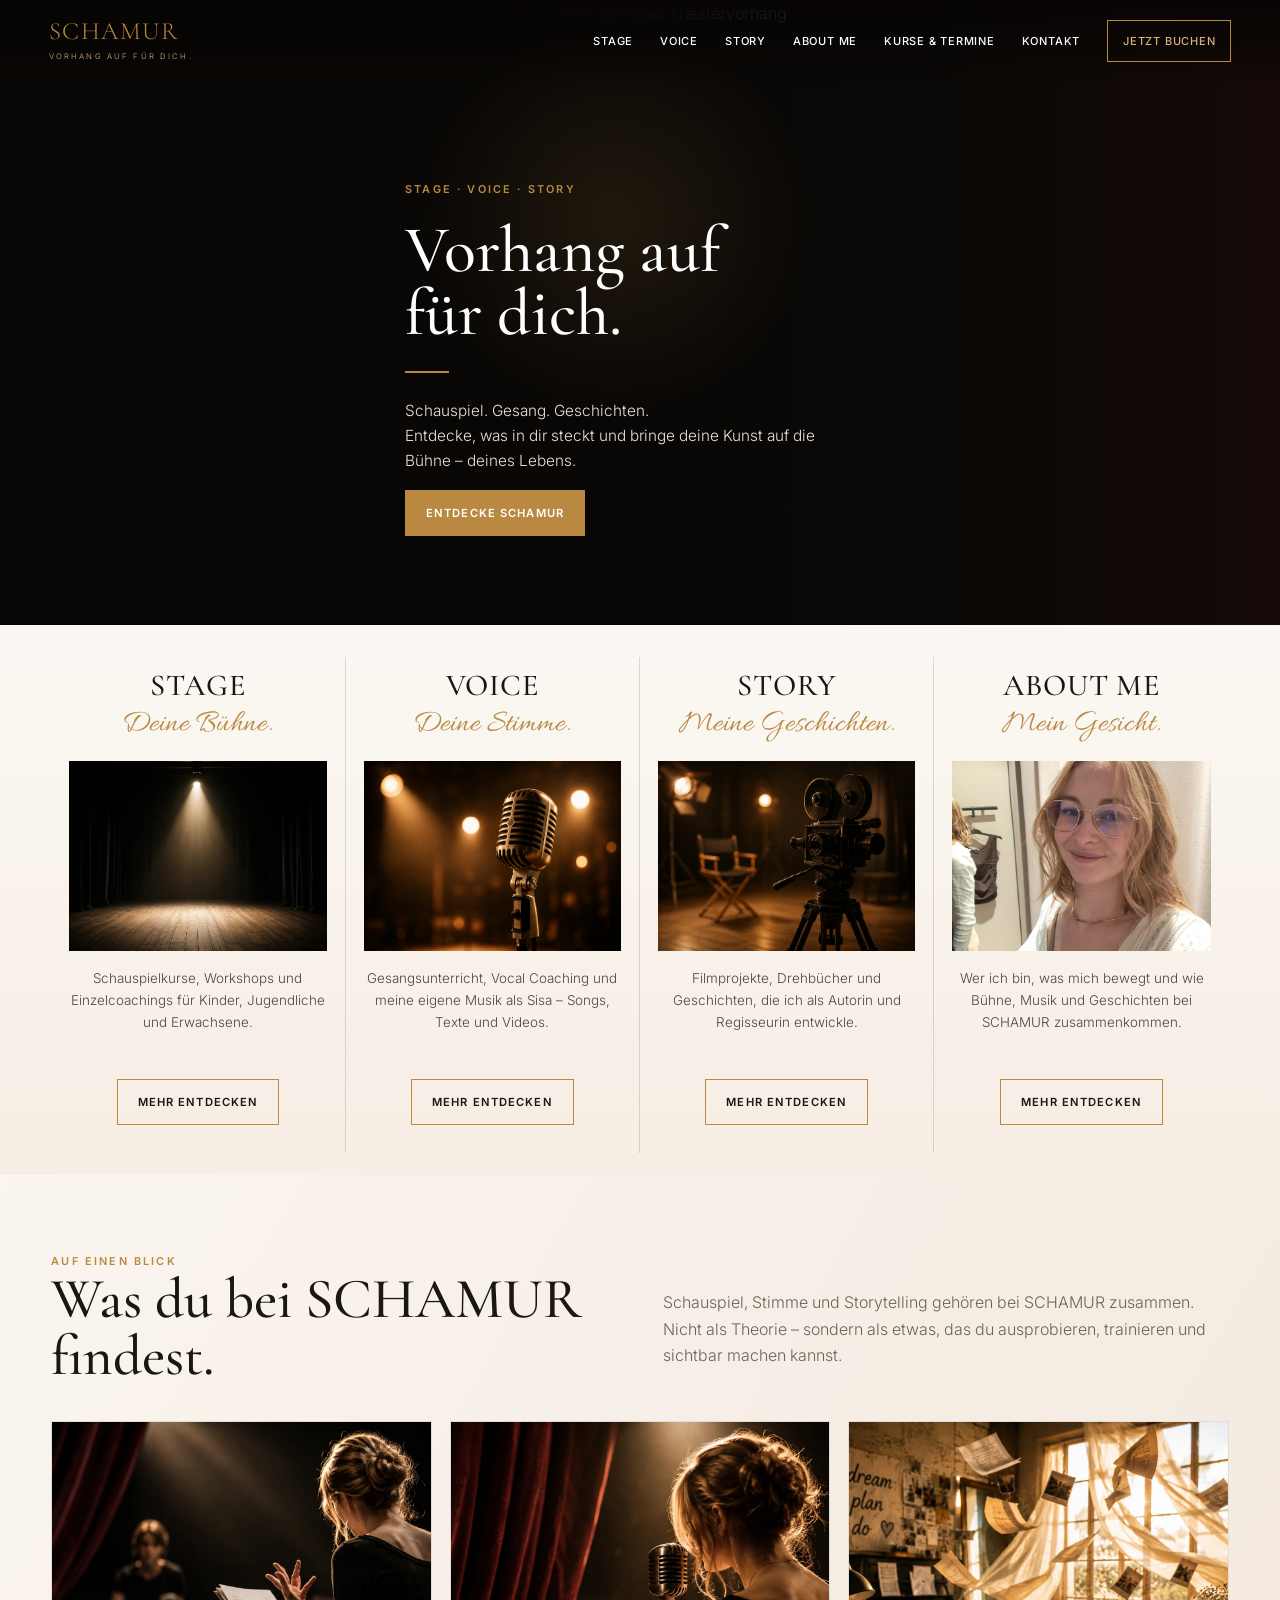
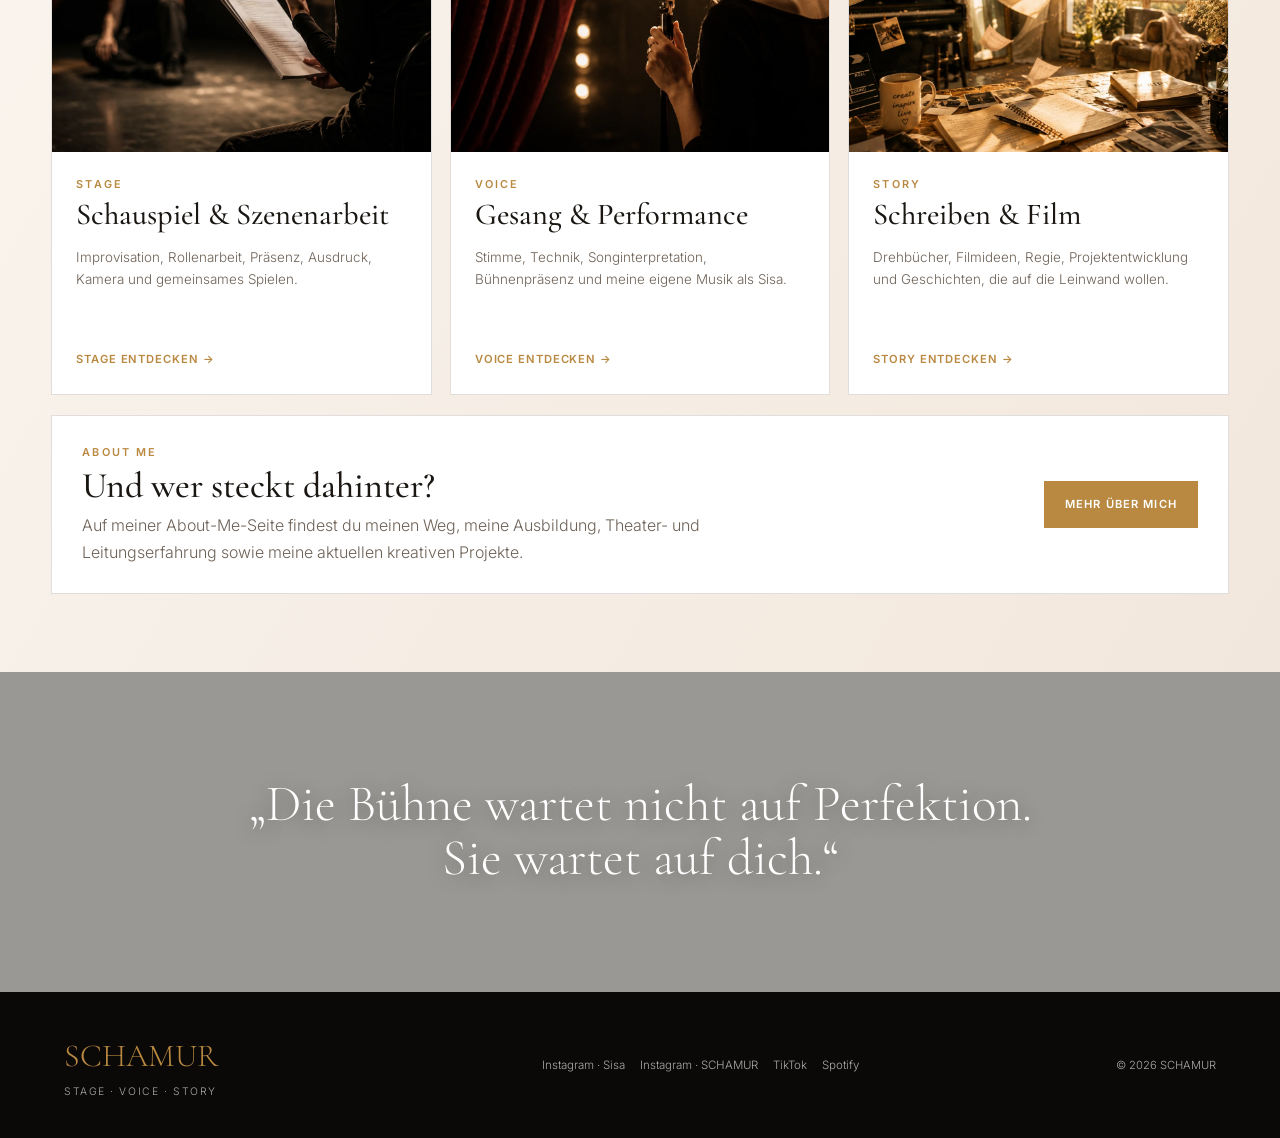
==== index.html @ 8f480289 "Add files via upload" ====
<!doctype html>
<html lang="de">
<head>
<meta charset="utf-8"><meta name="viewport" content="width=device-width,initial-scale=1">
<meta name="description" content="SCHAMUR — Schauspiel, Gesang, Musik und Film. Vorhang auf für dich.">
<title>SCHAMUR — Vorhang auf für dich.</title>
<link rel="preconnect" href="https://fonts.googleapis.com">
<link rel="preconnect" href="https://fonts.gstatic.com" crossorigin>
<link href="https://fonts.googleapis.com/css2?family=Allura&family=Cormorant+Garamond:ital,wght@0,400;0,500;0,600;1,400&family=Inter:wght@300;400;500;600&display=swap" rel="stylesheet">
<link rel="icon" href="favicon.webp">
<link rel="stylesheet" href="styles.css">
</head>
<body>

<header class="site-header" id="top">
  <a href="index.html" class="wordmark" aria-label="SCHAMUR Startseite">
    <span class="wordmark-main">SCHAMUR</span>
    <span class="wordmark-sub">VORHANG AUF FÜR DICH.</span>
  </a>
  <button class="menu-toggle" aria-label="Menü öffnen" aria-expanded="false">☰</button>
  <nav class="main-nav" aria-label="Hauptnavigation">
    <a href="stage.html">Stage</a>
    <a href="voice.html">Voice</a>
    <a href="story.html">Story</a>
    <a href="about.html">About Me</a>
    <a href="stage.html#termine">Kurse & Termine</a>
    <a href="about.html#kontakt">Kontakt</a>
    <a class="nav-book" href="stage.html#termine">Jetzt buchen</a>
  </nav>
</header>

<main>

<section class="home-hero home-hero-v43">
  <div class="hero-dark"></div>
  <img class="hero-person" src="hero-curtain.webp" alt="Sarah öffnet den roten Theatervorhang">
  <div class="wrap hero-content">
    <div class="eyebrow hero-kicker">Stage · Voice · Story</div>
    <h1>Vorhang auf<br>für dich.</h1>
    <div class="gold-rule"></div>
    <p>Schauspiel. Gesang. Geschichten.<br>Entdecke, was in dir steckt und bringe deine Kunst auf die Bühne – deines Lebens.</p>
    <a class="btn gold" href="#welten">Entdecke SCHAMUR</a>
  </div>
</section>


<section class="world-section" id="welten">
  <div class="wrap world-grid">
    <article class="world-card">
      <h3>STAGE</h3><div class="script">Deine Bühne.</div>
      <div class="world-image"><img src="stage-spotlight.webp" alt="Leere Bühne im Spotlight"></div>
      <p>Schauspielkurse, Workshops und Einzelcoachings für Kinder, Jugendliche und Erwachsene.</p>
      <a class="btn" href="stage.html">Mehr entdecken</a>
    </article>
    <article class="world-card">
      <h3>VOICE</h3><div class="script">Deine Stimme.</div>
      <div class="world-image"><img src="voice-mic.webp" alt="Vintage Mikrofon im warmen Bühnenlicht"></div>
      <p>Gesangsunterricht, Vocal Coaching und meine eigene Musik als Sisa – Songs, Texte und Videos.</p>
      <a class="btn" href="voice.html">Mehr entdecken</a>
    </article>
    <article class="world-card">
      <h3>STORY</h3><div class="script">Meine Geschichten.</div>
      <div class="world-image"><img src="story-camera.webp" alt="Filmkamera auf einem Set"></div>
      <p>Filmprojekte, Drehbücher und Geschichten, die ich als Autorin und Regisseurin entwickle.</p>
      <a class="btn" href="story.html">Mehr entdecken</a>
    </article>
    <article class="world-card">
      <h3>ABOUT ME</h3><div class="script">Mein Gesicht.</div>
      <div class="world-image"><img src="about-portrait.webp" alt="Portrait von Sarah"></div>
      <p>Wer ich bin, was mich bewegt und wie Bühne, Musik und Geschichten bei SCHAMUR zusammenkommen.</p>
      <a class="btn" href="about.html">Mehr entdecken</a>
    </article>
  </div>
</section>


<section class="home-about offer-glance">
  <div class="wrap">
    <div class="offer-glance-head">
      <div>
        <div class="eyebrow">Auf einen Blick</div>
        <h2>Was du bei SCHAMUR findest.</h2>
      </div>
      <p>Schauspiel, Stimme und Storytelling gehören bei SCHAMUR zusammen. Nicht als Theorie – sondern als etwas, das du ausprobieren, trainieren und sichtbar machen kannst.</p>
    </div>

    <div class="glance-grid">
      <article class="glance-card">
        <img src="stage-scene-work.webp" alt="Szenenarbeit und Schauspieltraining">
        <div class="glance-copy">
          <div class="eyebrow">Stage</div>
          <h3>Schauspiel & Szenenarbeit</h3>
          <p>Improvisation, Rollenarbeit, Präsenz, Ausdruck, Kamera und gemeinsames Spielen.</p>
          <a href="stage.html">Stage entdecken →</a>
        </div>
      </article>

      <article class="glance-card">
        <img src="voice-performer.webp" alt="Gesang und Performance am Mikrofon">
        <div class="glance-copy">
          <div class="eyebrow">Voice</div>
          <h3>Gesang & Performance</h3>
          <p>Stimme, Technik, Songinterpretation, Bühnenpräsenz und meine eigene Musik als Sisa.</p>
          <a href="voice.html">Voice entdecken →</a>
        </div>
      </article>

      <article class="glance-card">
        <img src="story-studio.webp" alt="Drehbuch, Kamera und kreative Filmarbeit">
        <div class="glance-copy">
          <div class="eyebrow">Story</div>
          <h3>Schreiben & Film</h3>
          <p>Drehbücher, Filmideen, Regie, Projektentwicklung und Geschichten, die auf die Leinwand wollen.</p>
          <a href="story.html">Story entdecken →</a>
        </div>
      </article>
    </div>

    <div class="glance-about">
      <div>
        <div class="eyebrow">About Me</div>
        <h3>Und wer steckt dahinter?</h3>
        <p>Auf meiner About-Me-Seite findest du meinen Weg, meine Ausbildung, Theater- und Leitungserfahrung sowie meine aktuellen kreativen Projekte.</p>
      </div>
      <a class="btn gold" href="about.html">Mehr über mich</a>
    </div>
  </div>
</section>


<section class="ocean-strip">
  <blockquote>„Die Bühne wartet nicht auf Perfektion. Sie wartet auf dich.“</blockquote>
</section>
</main>

<footer class="site-footer">
  <div class="footer-inner">
    <div>
      <div class="footer-brand">SCHAMUR</div>
      <div class="footer-tagline">Stage · Voice · Story</div>
    </div>
    
<div class="social-links">
  <a href="https://www.instagram.com/sasisa_li/" target="_blank" rel="noopener">Instagram · Sisa</a>
  <a href="https://www.instagram.com/schamur_production/" target="_blank" rel="noopener">Instagram · SCHAMUR</a>
  <a href="https://www.tiktok.com/@sisa_li" target="_blank" rel="noopener">TikTok</a>
  <a href="https://open.spotify.com/search/sasisa_li" target="_blank" rel="noopener">Spotify</a>
</div>

    <div class="footer-small">© <span id="year"></span> SCHAMUR</div>
  </div>
</footer>
<script src="script.js"></script>

</body></html>
---- styles.css ----
:root{
  --black:#0B0907;
  --ink:#1A1713;
  --cream:#F5EEE6;
  --ivory:#FBF8F3;
  --gold:#B98942;
  --gold-light:#D4B17D;
  --burgundy:#4A0D10;
  --muted:#6E6257;
  --line:rgba(62,45,32,.16);
  --serif:"Cormorant Garamond",Georgia,serif;
  --sans:"Inter",Arial,sans-serif;
  --script:"Allura","Segoe Script",cursive;
}
*{box-sizing:border-box}
html{scroll-behavior:smooth}
body{margin:0;background:var(--ivory);color:var(--ink);font-family:var(--sans);font-weight:300;line-height:1.65}
img{display:block;width:100%;height:auto}
a{color:inherit;text-decoration:none}
button{font:inherit}
.wrap{width:min(1180px,92vw);margin:auto}
.eyebrow{color:var(--gold);font-size:.68rem;font-weight:600;letter-spacing:.2em;text-transform:uppercase}
.gold-rule{width:44px;height:2px;background:var(--gold);margin:25px 0}
.script{font-family:var(--script);color:var(--gold);font-size:2.25rem;line-height:1}
h1,h2,h3,h4{font-family:var(--serif);font-weight:500;line-height:1;margin:0}
h1{font-size:clamp(4.4rem,8vw,7.3rem)}
h2{font-size:clamp(3rem,5.4vw,5.2rem)}
h3{font-size:2.25rem}
p{margin:1rem 0}
.btn{display:inline-block;padding:13px 20px;border:1px solid var(--gold);font-size:.7rem;font-weight:600;letter-spacing:.1em;text-transform:uppercase;transition:.2s}
.btn.gold{background:var(--gold);color:white}
.btn:hover{transform:translateY(-1px);opacity:.86}

/* header */
.site-header{position:fixed;top:0;left:0;right:0;z-index:100;display:flex;align-items:center;padding:19px 3.8vw;color:white;background:linear-gradient(to bottom,rgba(7,5,4,.95),rgba(7,5,4,.62),transparent);gap:24px}
.wordmark{display:flex;flex-direction:column;min-width:230px}
.wordmark-main{font-family:var(--serif);font-size:2rem;color:var(--gold);letter-spacing:.06em;line-height:.9}
.wordmark-sub{font-size:.58rem;color:var(--gold-light);letter-spacing:.28em;margin-top:10px}
.main-nav{display:flex;margin-left:auto;align-items:center;gap:27px}
.main-nav>a{font-size:.69rem;font-weight:500;text-transform:uppercase;letter-spacing:.07em;white-space:nowrap}
.main-nav>a:hover{color:var(--gold-light)}
.nav-book{border:1px solid var(--gold);color:var(--gold-light);padding:11px 15px}
.menu-toggle{display:none;margin-left:auto;background:none;border:0;color:white;font-size:1.45rem}

/* home hero */
.home-hero{position:relative;min-height:690px;color:white;display:flex;align-items:center;background:var(--black);overflow:hidden}
.home-hero::before{content:"";position:absolute;inset:0;background:
 linear-gradient(90deg,rgba(8,6,5,.98) 0%,rgba(8,6,5,.88) 36%,rgba(8,6,5,.30) 60%,rgba(8,6,5,.05) 100%),
 url("hero-stage.webp") center 43%/cover no-repeat}
.home-hero::after{content:"";position:absolute;right:0;top:0;bottom:0;width:15%;background:linear-gradient(90deg,transparent,rgba(74,13,16,.9))}
.hero-content{position:relative;z-index:2;padding-top:110px;max-width:500px}
.home-hero h1{color:white}
.home-hero p{color:#eee4da;max-width:430px;font-size:1rem}
.hero-kicker{margin-bottom:20px}

/* worlds */
.world-section{background:linear-gradient(#fbf8f3,#f6ede4);padding:32px 0 22px}
.world-grid{display:grid;grid-template-columns:repeat(4,1fr)}
.world-card{text-align:center;padding:14px 18px 28px;border-right:1px solid var(--line)}
.world-card:last-child{border-right:0}
.world-card h3{font-size:2.15rem;letter-spacing:.03em}
.world-card .script{font-size:1.95rem;margin:8px 0 20px}
.world-image{height:190px;overflow:hidden;margin-bottom:16px}
.world-image img{height:100%;object-fit:cover;transition:.35s}
.world-card:hover .world-image img{transform:scale(1.025)}
.world-card p{font-size:.84rem;min-height:96px;color:#4f463e}

/* about preview */
.home-about{background:linear-gradient(100deg,#f8f1e9,#efe1d4);padding:68px 0}
.about-preview{display:grid;grid-template-columns:.9fr 1.35fr;gap:55px;align-items:center}
.about-preview h2{font-size:3.6rem}
.about-preview p{color:var(--muted)}
.preview-collage{position:relative;min-height:430px}
.preview-collage .main{position:absolute;width:66%;height:390px;right:11%;top:0;object-fit:cover;object-position:center 34%;box-shadow:0 12px 35px rgba(31,18,9,.13)}
.preview-collage .polaroid{position:absolute;width:38%;height:225px;left:2%;bottom:0;object-fit:cover;border:11px solid white;transform:rotate(-4deg);box-shadow:0 10px 25px rgba(0,0,0,.16)}
.preview-collage .portrait{position:absolute;width:25%;height:310px;right:0;bottom:-12px;object-fit:cover;filter:grayscale(1);border:7px solid #17130f;transform:rotate(3deg)}

/* image quote stripe */
.ocean-strip{position:relative;min-height:320px;background:url("ocean.webp") center/cover fixed;display:grid;place-items:center;text-align:center;color:white}
.ocean-strip::before{content:"";position:absolute;inset:0;background:rgba(9,8,7,.40)}
.ocean-strip blockquote{position:relative;margin:0;width:min(800px,88vw);font-family:var(--serif);font-size:clamp(2rem,4vw,3.6rem);line-height:1.05;text-shadow:0 3px 20px rgba(0,0,0,.35)}

/* generic subpages */
.page-hero{min-height:540px;padding:165px 0 85px;color:white;background:var(--black);position:relative;display:flex;align-items:end;overflow:hidden}
.page-hero::before{content:"";position:absolute;inset:0;background:linear-gradient(90deg,rgba(8,6,5,.94),rgba(8,6,5,.52),rgba(8,6,5,.18)),var(--page-image) center/cover no-repeat}
.page-hero .wrap{position:relative;z-index:2}
.page-hero p{max-width:670px;color:#ece4dc}
.section{padding:88px 0}
.section.cream{background:var(--cream)}
.section.dark{background:var(--black);color:white}
.section-head{max-width:780px;margin-bottom:45px}
.section-head p{color:var(--muted)}
.dark .section-head p{color:#c8bbb0}

/* cards */
.offer-grid{display:grid;grid-template-columns:repeat(3,1fr);gap:22px}
.offer-card{background:white;border:1px solid var(--line);padding:28px;min-height:365px;display:flex;flex-direction:column}
.offer-card.dark-card{background:#17110e;border-color:rgba(255,255,255,.1);color:white}
.offer-type{font-size:.64rem;color:var(--gold);font-weight:600;letter-spacing:.16em;text-transform:uppercase;margin-bottom:10px}
.offer-card p{color:var(--muted)}
.dark-card p{color:#cfc3ba}
.offer-tags{display:flex;flex-wrap:wrap;gap:7px;margin:16px 0}
.offer-tags span{font-size:.66rem;padding:5px 8px;border:1px solid #d6c1a3}
.offer-meta{margin-top:auto;padding-top:18px;border-top:1px solid var(--line);font-size:.76rem;color:#70645a}

/* feature split */
.feature-split{display:grid;grid-template-columns:1.08fr .92fr;align-items:center;gap:54px}
.feature-split.reverse{grid-template-columns:.92fr 1.08fr}
.feature-image{min-height:480px}
.feature-image img{height:100%;min-height:480px;object-fit:cover}
.feature-copy p{color:var(--muted)}
.dark .feature-copy p{color:#cdbfb5}

/* cal */
.booking-visual{display:grid;grid-template-columns:.7fr 1.3fr;gap:38px;align-items:start}
.booking-aside{position:sticky;top:120px}
.booking-aside img{height:330px;object-fit:cover;margin-bottom:22px}
.cal-shell{background:white;border:1px solid var(--line);min-height:780px;padding:12px;box-shadow:0 12px 38px rgba(46,28,15,.07)}
#my-cal-inline-schauspiel-einzelunterricht{width:100%;height:760px;overflow:auto}

/* voice */
.music-feature{display:grid;grid-template-columns:1fr 1fr;gap:0;background:var(--black);color:white}
.music-feature .image img{height:100%;min-height:540px;object-fit:cover}
.music-copy{padding:60px;display:flex;flex-direction:column;justify-content:center}
.music-copy p{color:#cdbfb5}
.streaming-actions{display:flex;gap:12px;flex-wrap:wrap;margin-top:16px}

/* story */
.project-card{display:grid;grid-template-columns:1.15fr .85fr;background:#17110e;color:white;margin-top:25px}
.project-card img{height:100%;min-height:500px;object-fit:cover}
.project-copy{padding:55px}
.project-copy p{color:#cdbfb5}
.project-status{font-size:.65rem;text-transform:uppercase;letter-spacing:.17em;color:var(--gold-light)}

/* about */
.about-hero-grid{display:grid;grid-template-columns:.9fr 1.1fr;gap:55px;align-items:center}
.about-portrait{height:650px;object-fit:cover;object-position:center 24%}
.about-copy-large p{color:var(--muted)}
.timeline{position:relative;margin-top:40px}
.timeline::before{content:"";position:absolute;left:15px;top:0;bottom:0;width:1px;background:var(--gold)}
.timeline-item{padding:0 0 35px 55px;position:relative}
.timeline-item::before{content:"";position:absolute;left:8px;top:7px;width:15px;height:15px;background:var(--ivory);border:2px solid var(--gold);border-radius:50%}
.timeline-year{font-size:.7rem;letter-spacing:.14em;color:var(--gold);font-weight:600;text-transform:uppercase}
.timeline-item h3{font-size:1.85rem;margin:6px 0}
.skills{display:flex;flex-wrap:wrap;gap:10px;margin-top:30px}
.skills span{border:1px solid #d0b287;padding:8px 12px;font-size:.73rem}
.about-gallery{display:grid;grid-template-columns:1fr 1fr 1fr;gap:14px;margin-top:35px}
.about-gallery img{height:350px;object-fit:cover}
.showreel{min-height:460px;background:linear-gradient(rgba(10,8,7,.68),rgba(10,8,7,.68)),url("about-stage.webp") center/cover;display:grid;place-items:center;text-align:center;color:white;padding:35px}
.showreel-circle{width:82px;height:82px;border:1px solid var(--gold-light);border-radius:50%;display:grid;place-items:center;font-size:1.7rem;margin:auto auto 20px}
.contact-box{display:grid;grid-template-columns:1fr 1fr;gap:40px;background:white;border:1px solid var(--line);padding:38px}
.contact-image img{height:390px;object-fit:cover}

/* footer */
.site-footer{background:var(--black);color:#aaa;padding:38px 5vw}
.footer-inner{width:min(1180px,100%);margin:auto;display:grid;grid-template-columns:.7fr 1.6fr .4fr;gap:30px;align-items:center}
.footer-brand{font-family:var(--serif);font-size:2rem;color:var(--gold)}
.footer-tagline{font-size:.65rem;letter-spacing:.15em;text-transform:uppercase}
.social-links{display:flex;gap:15px;justify-content:center;flex-wrap:wrap}
.social-links a{font-size:.72rem}
.social-links a:hover{color:var(--gold-light)}
.footer-small{text-align:right;font-size:.7rem}

/* responsive */
@media(max-width:1050px){
  .main-nav{display:none;position:absolute;left:0;right:0;top:82px;background:rgba(11,9,7,.985);padding:28px 5vw;flex-direction:column;align-items:flex-start}
  .main-nav.open{display:flex}
  .menu-toggle{display:block}
  .world-grid{grid-template-columns:1fr 1fr}
  .world-card:nth-child(2){border-right:0}
  .world-card{border-bottom:1px solid var(--line)}
  .about-preview,.feature-split,.feature-split.reverse,.booking-visual,.about-hero-grid{grid-template-columns:1fr}
  .booking-aside{position:static}
  .offer-grid{grid-template-columns:1fr 1fr}
}
@media(max-width:700px){
  .site-header{padding:15px 5vw;background:rgba(8,6,5,.96)}
  .wordmark{min-width:auto}.wordmark-main{font-size:1.6rem}.wordmark-sub{font-size:.48rem}
  .home-hero{min-height:720px}.home-hero::before{background:linear-gradient(rgba(8,6,5,.55),rgba(8,6,5,.82)),url("hero-stage.webp") 56% center/cover no-repeat}
  .hero-content{padding-top:100px;max-width:100%}
  h1{font-size:4.2rem}
  .world-grid,.offer-grid,.about-gallery,.contact-box,.music-feature,.project-card{grid-template-columns:1fr}
  .world-card{border-right:0}
  .world-image{height:235px}
  .world-card p{min-height:auto}
  .preview-collage{min-height:480px}
  .preview-collage .main{width:78%;right:0}.preview-collage .polaroid{width:52%;left:0}.preview-collage .portrait{width:32%}
  .page-hero{min-height:500px;padding-top:130px}
  .music-copy,.project-copy{padding:38px 25px}
  .about-portrait{height:500px}
  .about-gallery img{height:430px}
  .footer-inner{grid-template-columns:1fr;text-align:left}
  .social-links{justify-content:flex-start}
  .footer-small{text-align:left}
  .cal-shell{padding:0;min-height:830px}
  #my-cal-inline-schauspiel-einzelunterricht{height:820px}
}


/* V4.1 course & pricing additions */
.course-card{min-height:500px}
.course-options{margin:18px 0 8px;border-top:1px solid var(--line);border-bottom:1px solid var(--line)}
.course-option{display:flex;align-items:center;justify-content:space-between;gap:18px;padding:12px 0}
.course-option + .course-option{border-top:1px solid var(--line)}
.course-option span{font-size:.72rem;text-transform:uppercase;letter-spacing:.08em;color:var(--muted)}
.course-option strong{font-family:var(--serif);font-size:1.35rem;font-weight:600;color:var(--gold);white-space:nowrap}
.price-grid{max-width:900px;background:white;border:1px solid var(--line)}
.price-row{display:flex;justify-content:space-between;gap:25px;align-items:center;padding:17px 22px}
.price-row + .price-row{border-top:1px solid var(--line)}
.price-row span{font-size:.88rem}
.price-row strong{font-family:var(--serif);font-size:1.25rem;color:var(--gold);white-space:nowrap}
.price-note{max-width:900px;margin-top:22px;color:var(--muted);font-size:.82rem}
@media(max-width:600px){
  .course-option,.price-row{align-items:flex-start;flex-direction:column;gap:3px}
}


/* V4.2 FIXES — GitHub root image structure + lighter/smaller hero */
@media(min-width:1051px){
  .wordmark-main{font-size:1.55rem;line-height:1}
  .wordmark-sub{font-size:.48rem;margin-top:7px}
  .wordmark{min-width:205px}
  .home-hero{min-height:610px}
  .home-hero h1{font-size:clamp(3.7rem,5.2vw,5.7rem);line-height:.95}
  .hero-content{max-width:470px;padding-top:95px}
}
.home-hero::before{
  background:
    linear-gradient(90deg,rgba(8,6,5,.93) 0%,rgba(8,6,5,.78) 31%,rgba(8,6,5,.24) 58%,rgba(8,6,5,.03) 100%),
    url("hero-stage.webp") center 43%/cover no-repeat !important;
}
.home-hero::after{width:11%;opacity:.72}
.page-hero h1{font-size:clamp(3.8rem,6vw,5.8rem)}
.world-card h3{font-size:1.9rem}
.about-preview h2{font-size:3.15rem}
.offer-card h3{font-size:2rem}
.course-card{min-height:540px}
.course-option span{font-weight:500}
.course-option strong{font-size:1.22rem}
.price-row strong{font-size:1.16rem}
@media(max-width:700px){
  .home-hero h1{font-size:3.6rem}
  .wordmark-main{font-size:1.4rem}
}


/* V4.3 HOME PAGE FIX */
.home-hero-v43{
  min-height:625px;
  background:#0B0907;
  position:relative;
  overflow:hidden;
  display:flex;
  align-items:center;
}
.home-hero-v43::before,
.home-hero-v43::after{display:none!important}
.hero-dark{
  position:absolute;
  inset:0;
  background:
    radial-gradient(circle at 48% 35%,rgba(185,137,66,.13),transparent 25%),
    linear-gradient(90deg,#090705 0%,#090705 39%,rgba(9,7,5,.86) 50%,rgba(9,7,5,.18) 74%,rgba(74,13,16,.16) 100%);
  z-index:1;
}
.hero-person{
  position:absolute;
  z-index:0;
  right:0;
  top:0;
  height:100%;
  width:62%;
  object-fit:cover;
  object-position:center 34%;
}
.home-hero-v43 .hero-content{
  z-index:2;
  position:relative;
  padding-top:92px;
  max-width:470px;
}
.home-hero-v43 h1{
  font-size:clamp(3.8rem,5.15vw,5.35rem);
  line-height:.96;
}
.home-hero-v43 p{font-size:.96rem}

.offer-glance{padding:78px 0;background:linear-gradient(120deg,#faf5ef,#f2e7dc)}
.offer-glance-head{
  display:grid;
  grid-template-columns:1fr 1fr;
  gap:45px;
  align-items:end;
  margin-bottom:36px;
}
.offer-glance-head h2{font-size:3.55rem}
.offer-glance-head p{color:var(--muted);max-width:560px}
.glance-grid{
  display:grid;
  grid-template-columns:repeat(3,1fr);
  gap:18px;
}
.glance-card{
  background:#fff;
  border:1px solid var(--line);
  overflow:hidden;
}
.glance-card img{
  height:330px;
  object-fit:cover;
}
.glance-copy{padding:24px}
.glance-copy h3{font-size:1.9rem;margin:6px 0 10px}
.glance-copy p{font-size:.84rem;color:var(--muted);min-height:82px}
.glance-copy a{font-size:.7rem;text-transform:uppercase;letter-spacing:.08em;color:var(--gold);font-weight:600}
.glance-about{
  margin-top:20px;
  padding:28px 30px;
  display:flex;
  justify-content:space-between;
  gap:30px;
  align-items:center;
  background:#fff;
  border:1px solid var(--line);
}
.glance-about h3{margin:6px 0 8px}
.glance-about p{margin:0;color:var(--muted);max-width:720px}

@media(max-width:900px){
  .hero-person{width:72%;opacity:.9}
  .offer-glance-head{grid-template-columns:1fr}
  .glance-grid{grid-template-columns:1fr}
  .glance-card{display:grid;grid-template-columns:.9fr 1.1fr}
  .glance-card img{height:100%;min-height:280px}
}
@media(max-width:700px){
  .home-hero-v43{min-height:690px;align-items:end}
  .hero-person{width:100%;height:61%;top:0;object-position:center 28%;opacity:.9}
  .hero-dark{
    background:linear-gradient(180deg,rgba(9,7,5,.10) 0%,rgba(9,7,5,.22) 38%,#090705 65%,#090705 100%);
  }
  .home-hero-v43 .hero-content{padding:0 0 55px;max-width:100%}
  .home-hero-v43 h1{font-size:3.55rem}
  .offer-glance-head h2{font-size:3rem}
  .glance-card{grid-template-columns:1fr}
  .glance-card img{height:290px}
  .glance-about{flex-direction:column;align-items:flex-start}
}
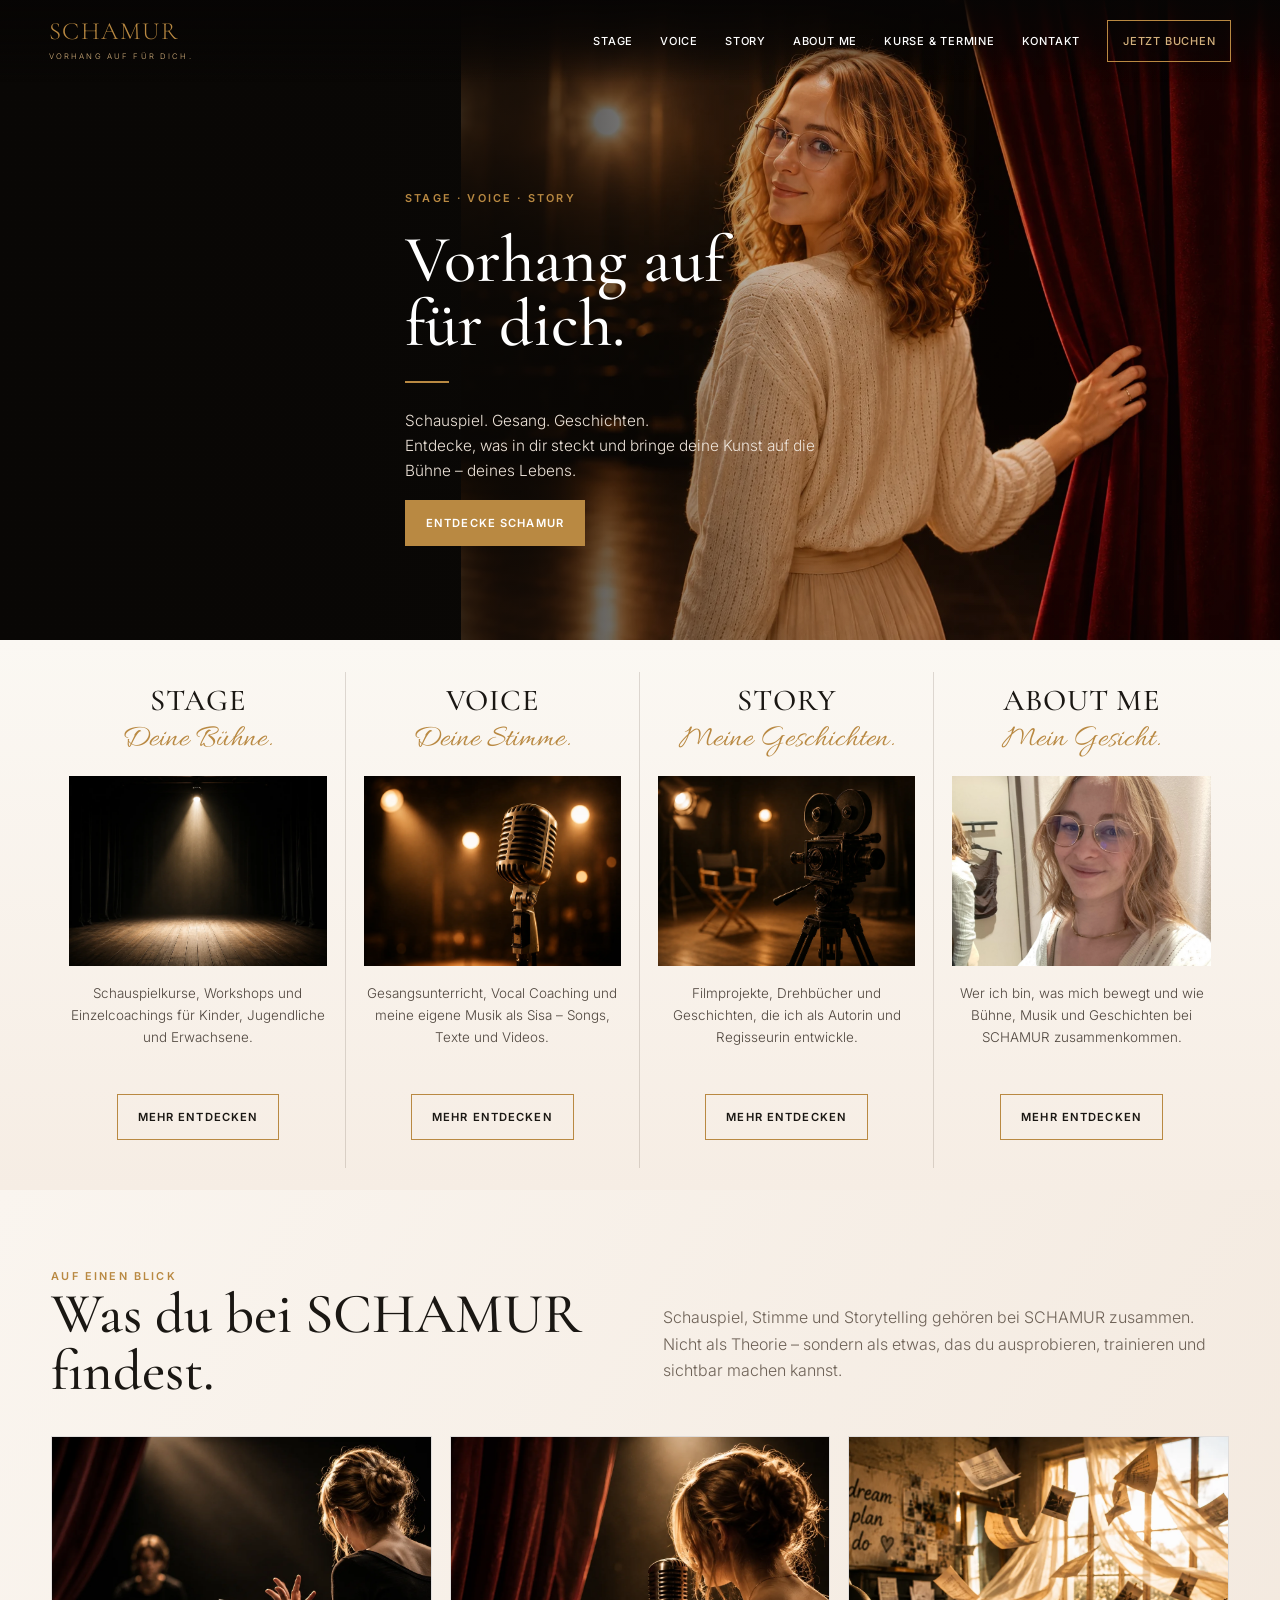
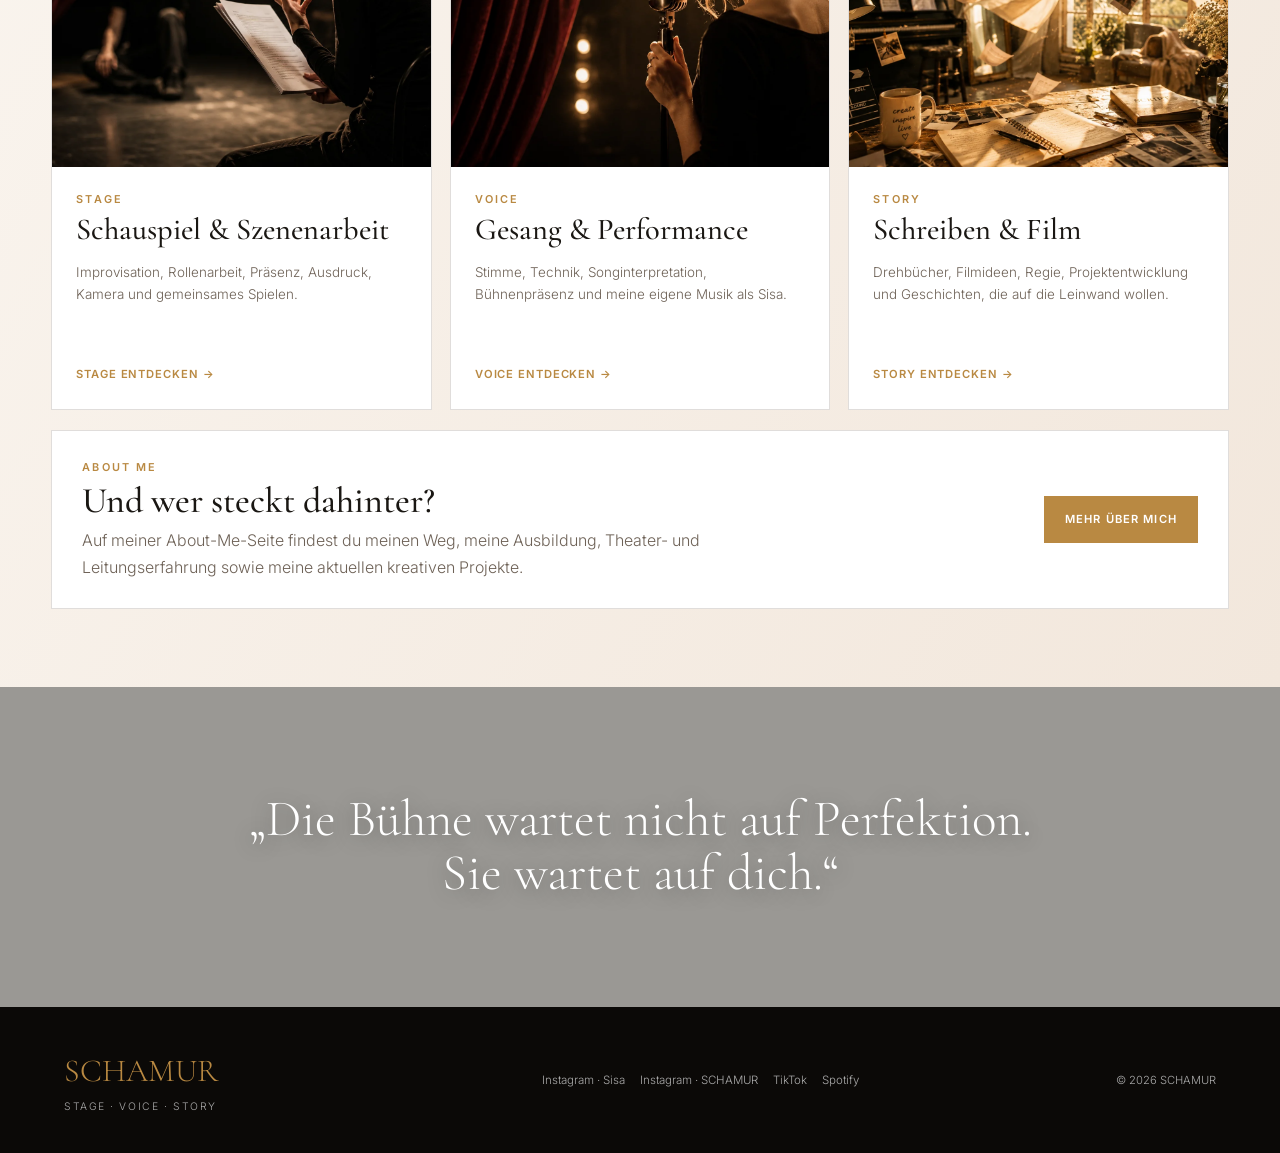
==== commit 629ba7ea: "Add files via upload" ====
--- a/index.html
+++ b/index.html
@@ -33,7 +33,7 @@
 
 <section class="home-hero home-hero-v43">
   <div class="hero-dark"></div>
-  <img class="hero-person" src="hero-curtain.webp" alt="Sarah öffnet den roten Theatervorhang">
+  <img class="hero-person" src="hero-curtain-v44.webp" alt="Sarah öffnet den roten Theatervorhang">
   <div class="wrap hero-content">
     <div class="eyebrow hero-kicker">Stage · Voice · Story</div>
     <h1>Vorhang auf<br>für dich.</h1>
--- a/styles.css
+++ b/styles.css
@@ -347,3 +347,18 @@
   .glance-card img{height:290px}
   .glance-about{flex-direction:column;align-items:flex-start}
 }
+
+/* V4.4 HERO ONLY FIX */
+.home-hero-v43{min-height:640px;background:#0B0907;overflow:hidden;position:relative}
+.home-hero-v43 .hero-person{position:absolute;right:0;top:0;width:64%;height:100%;object-fit:cover;object-position:58% 48%;z-index:0}
+.home-hero-v43 .hero-dark{position:absolute;inset:0;z-index:1;background:linear-gradient(90deg,rgba(9,7,5,.98) 0%,rgba(9,7,5,.94) 28%,rgba(9,7,5,.72) 43%,rgba(9,7,5,.20) 62%,rgba(74,13,16,.08) 100%)}
+.home-hero-v43 .hero-content{position:relative;z-index:2;max-width:470px;padding-top:96px}
+.home-hero-v43 h1{font-size:clamp(3.9rem,5.2vw,5.45rem);line-height:.96}
+@media(max-width:900px){.home-hero-v43 .hero-person{width:72%;object-position:60% 48%}}
+@media(max-width:700px){
+  .home-hero-v43{min-height:720px;align-items:end}
+  .home-hero-v43 .hero-person{width:100%;height:58%;top:0;right:0;object-position:57% 42%}
+  .home-hero-v43 .hero-dark{background:linear-gradient(180deg,rgba(9,7,5,.08) 0%,rgba(9,7,5,.18) 34%,rgba(9,7,5,.82) 58%,#090705 70%,#090705 100%)}
+  .home-hero-v43 .hero-content{padding:0 0 58px;max-width:100%}
+  .home-hero-v43 h1{font-size:3.55rem}
+}
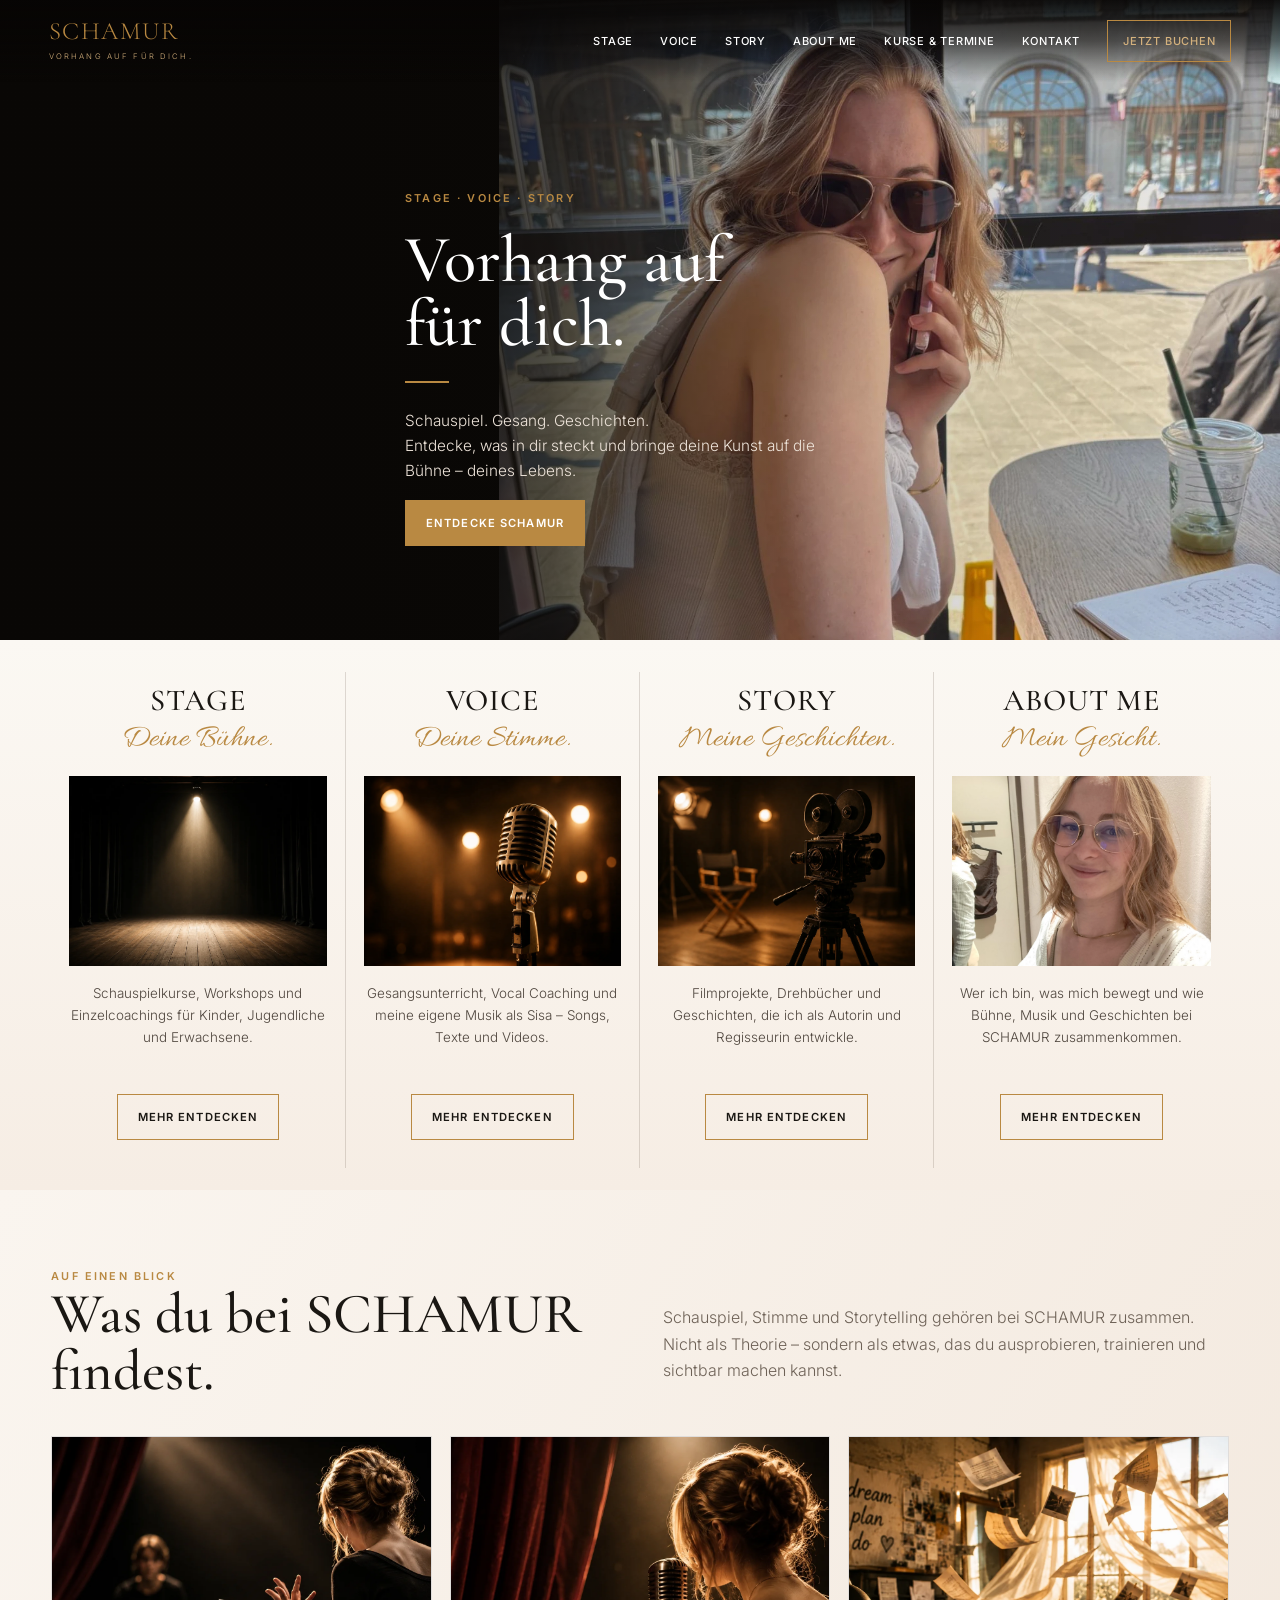
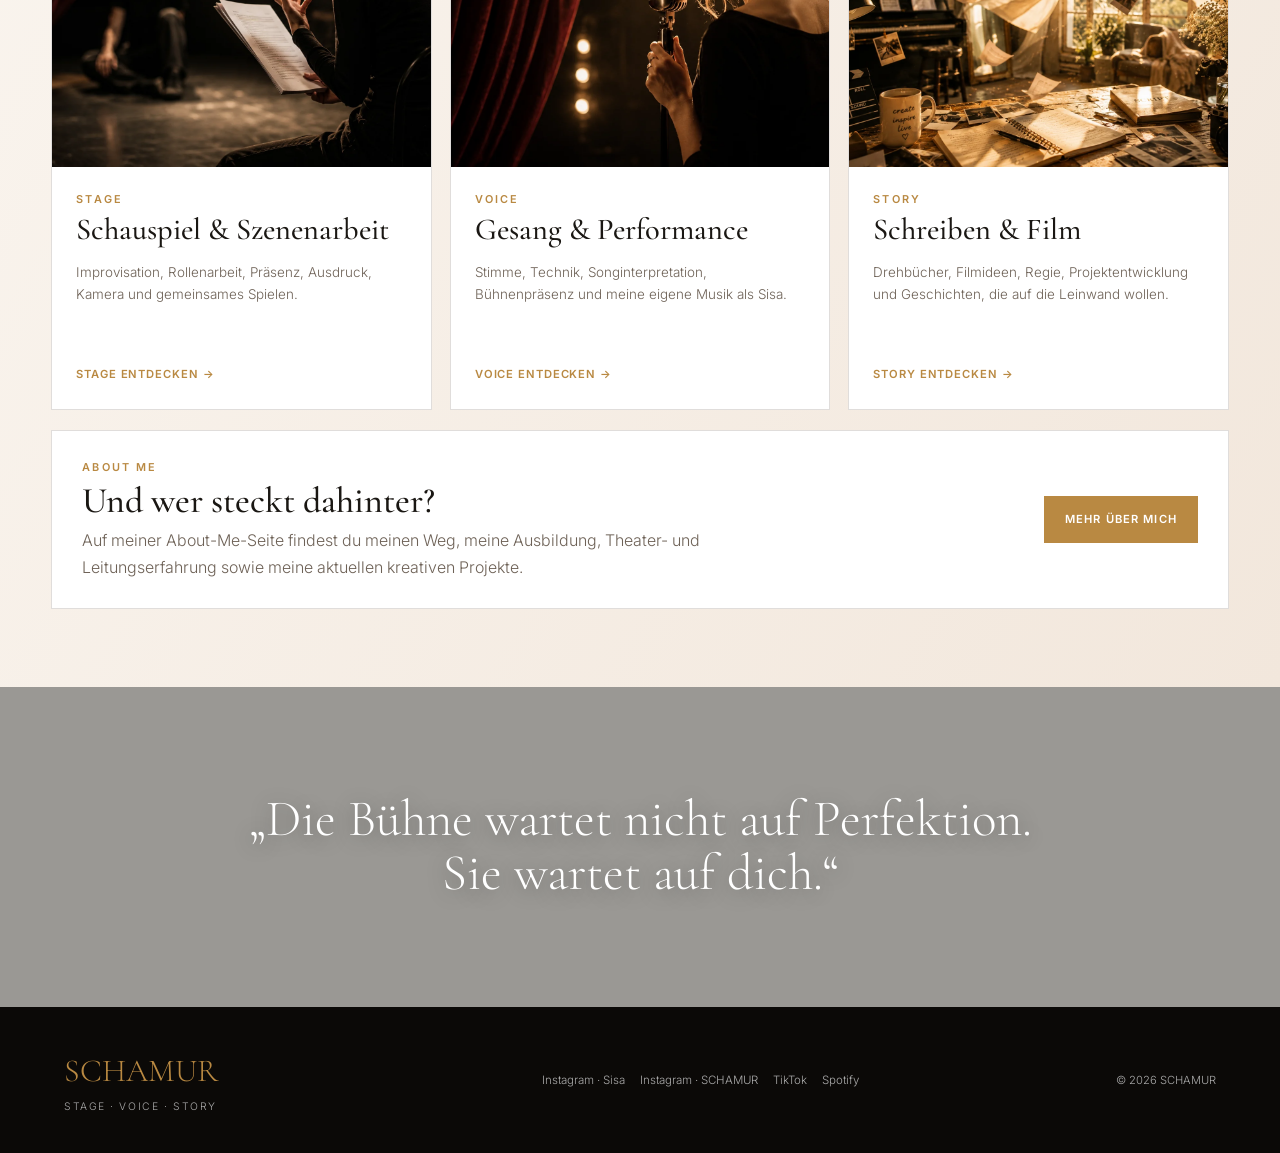
==== commit 9ec189a8: "Add files via upload" ====
--- a/index.html
+++ b/index.html
@@ -33,7 +33,7 @@
 
 <section class="home-hero home-hero-v43">
   <div class="hero-dark"></div>
-  <img class="hero-person" src="hero-curtain-v44.webp" alt="Sarah öffnet den roten Theatervorhang">
+  <img class="hero-person" src="hero-cafe-v45.webp" alt="Sarah öffnet den roten Theatervorhang">
   <div class="wrap hero-content">
     <div class="eyebrow hero-kicker">Stage · Voice · Story</div>
     <h1>Vorhang auf<br>für dich.</h1>
--- a/styles.css
+++ b/styles.css
@@ -362,3 +362,24 @@
   .home-hero-v43 .hero-content{padding:0 0 58px;max-width:100%}
   .home-hero-v43 h1{font-size:3.55rem}
 }
+
+/* V4.5 — ONLY homepage hero image/crop changed */
+.home-hero-v43 .hero-person{
+  width:61%;
+  height:100%;
+  object-fit:cover;
+  object-position:48% 45%;
+}
+@media(max-width:900px){
+  .home-hero-v43 .hero-person{
+    width:70%;
+    object-position:47% 45%;
+  }
+}
+@media(max-width:700px){
+  .home-hero-v43 .hero-person{
+    width:100%;
+    height:58%;
+    object-position:50% 38%;
+  }
+}
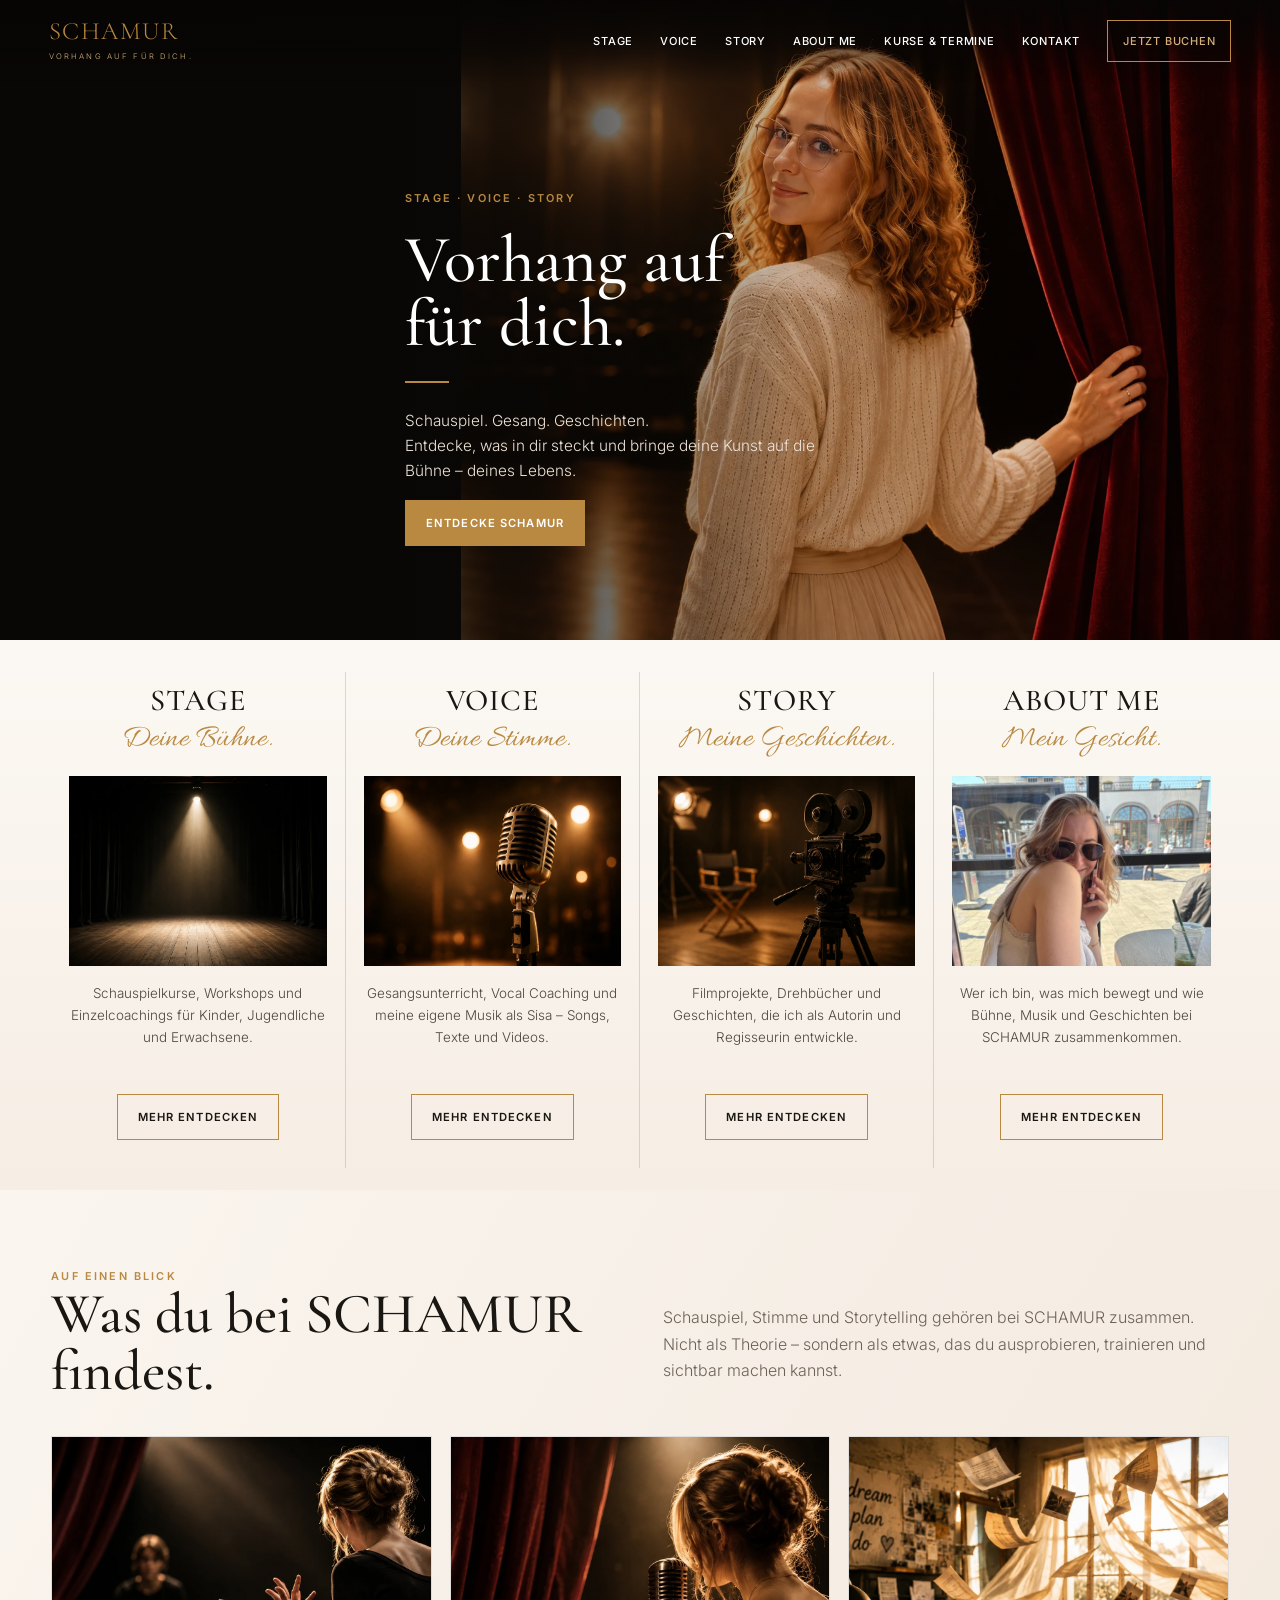
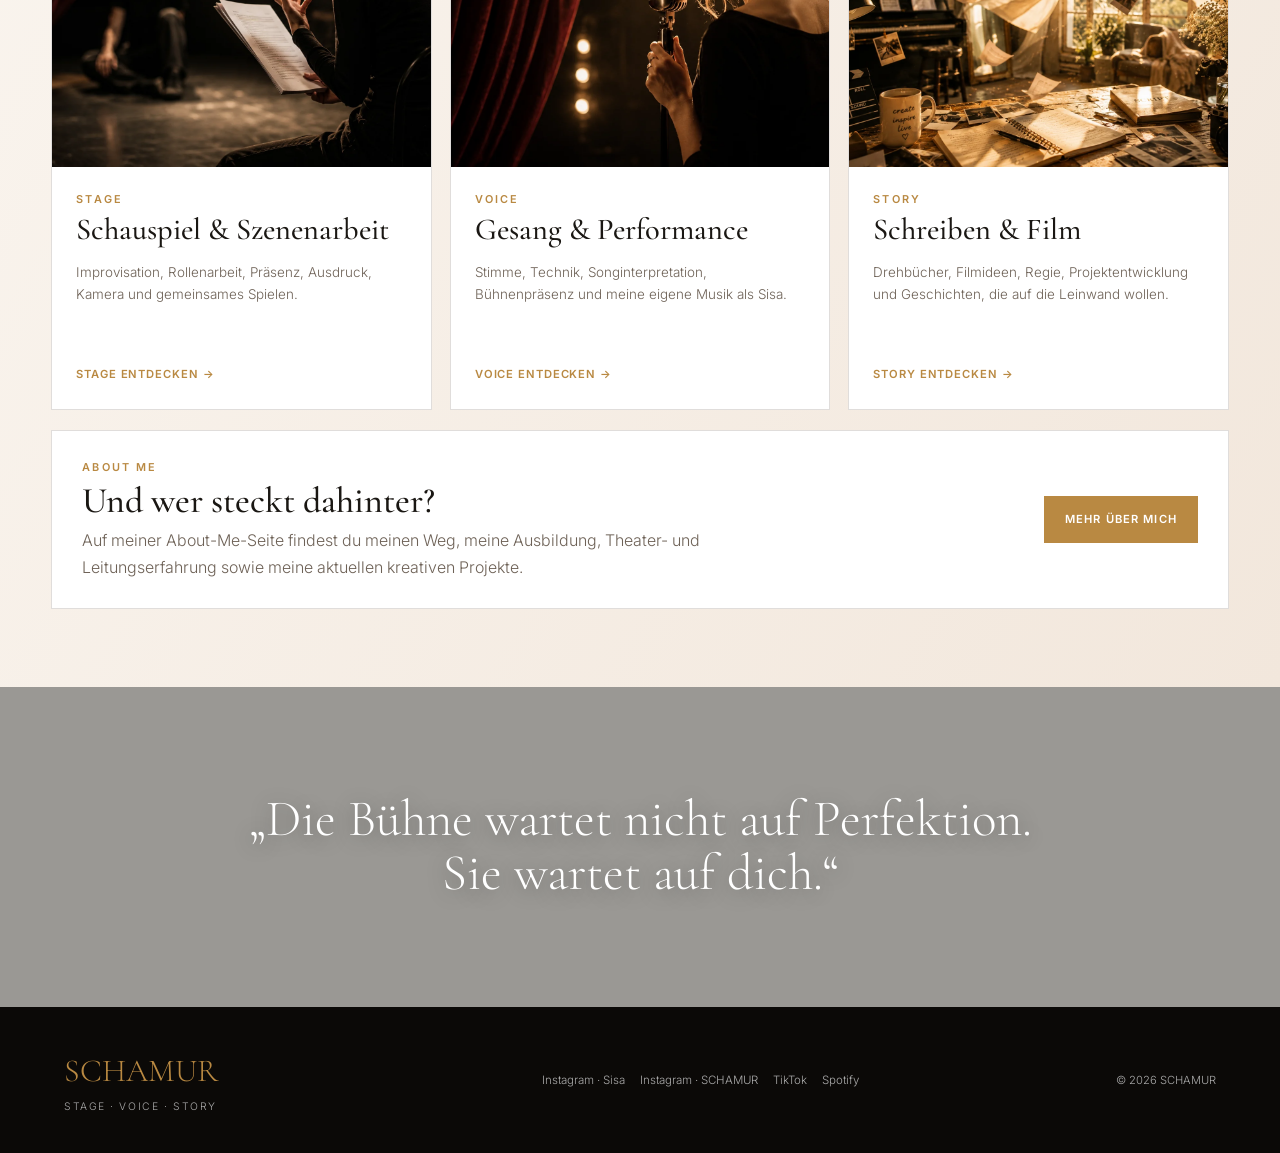
==== commit d771676d: "Add files via upload" ====
--- a/index.html
+++ b/index.html
@@ -33,7 +33,7 @@
 
 <section class="home-hero home-hero-v43">
   <div class="hero-dark"></div>
-  <img class="hero-person" src="hero-cafe-v45.webp" alt="Sarah öffnet den roten Theatervorhang">
+  <img class="hero-person" src="hero-curtain-v44.webp" alt="Sarah öffnet den roten Theatervorhang">
   <div class="wrap hero-content">
     <div class="eyebrow hero-kicker">Stage · Voice · Story</div>
     <h1>Vorhang auf<br>für dich.</h1>
@@ -66,7 +66,7 @@
     </article>
     <article class="world-card">
       <h3>ABOUT ME</h3><div class="script">Mein Gesicht.</div>
-      <div class="world-image"><img src="about-portrait.webp" alt="Portrait von Sarah"></div>
+      <div class="world-image"><img src="about-home-sunglasses.webp" alt="Sarah mit Sonnenbrille und Telefon"></div>
       <p>Wer ich bin, was mich bewegt und wie Bühne, Musik und Geschichten bei SCHAMUR zusammenkommen.</p>
       <a class="btn" href="about.html">Mehr entdecken</a>
     </article>
--- a/styles.css
+++ b/styles.css
@@ -362,24 +362,3 @@
   .home-hero-v43 .hero-content{padding:0 0 58px;max-width:100%}
   .home-hero-v43 h1{font-size:3.55rem}
 }
-
-/* V4.5 — ONLY homepage hero image/crop changed */
-.home-hero-v43 .hero-person{
-  width:61%;
-  height:100%;
-  object-fit:cover;
-  object-position:48% 45%;
-}
-@media(max-width:900px){
-  .home-hero-v43 .hero-person{
-    width:70%;
-    object-position:47% 45%;
-  }
-}
-@media(max-width:700px){
-  .home-hero-v43 .hero-person{
-    width:100%;
-    height:58%;
-    object-position:50% 38%;
-  }
-}
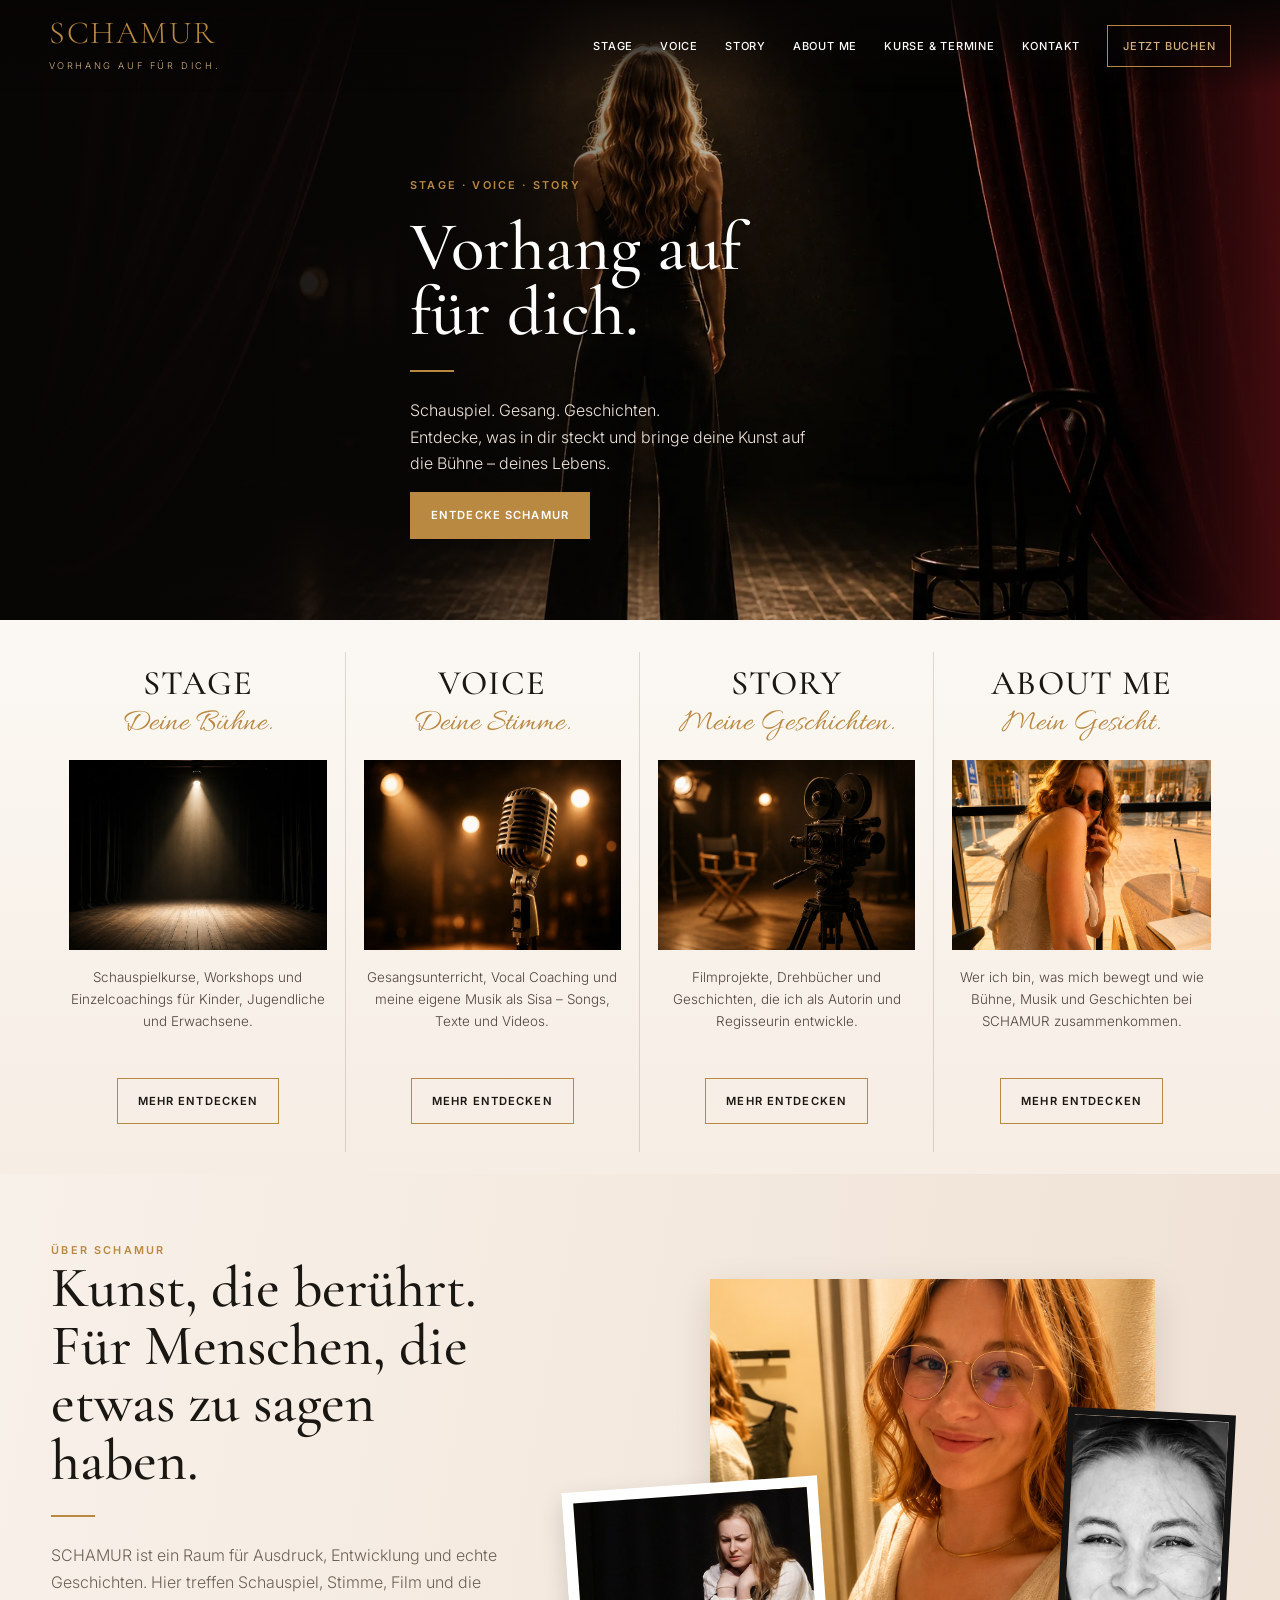
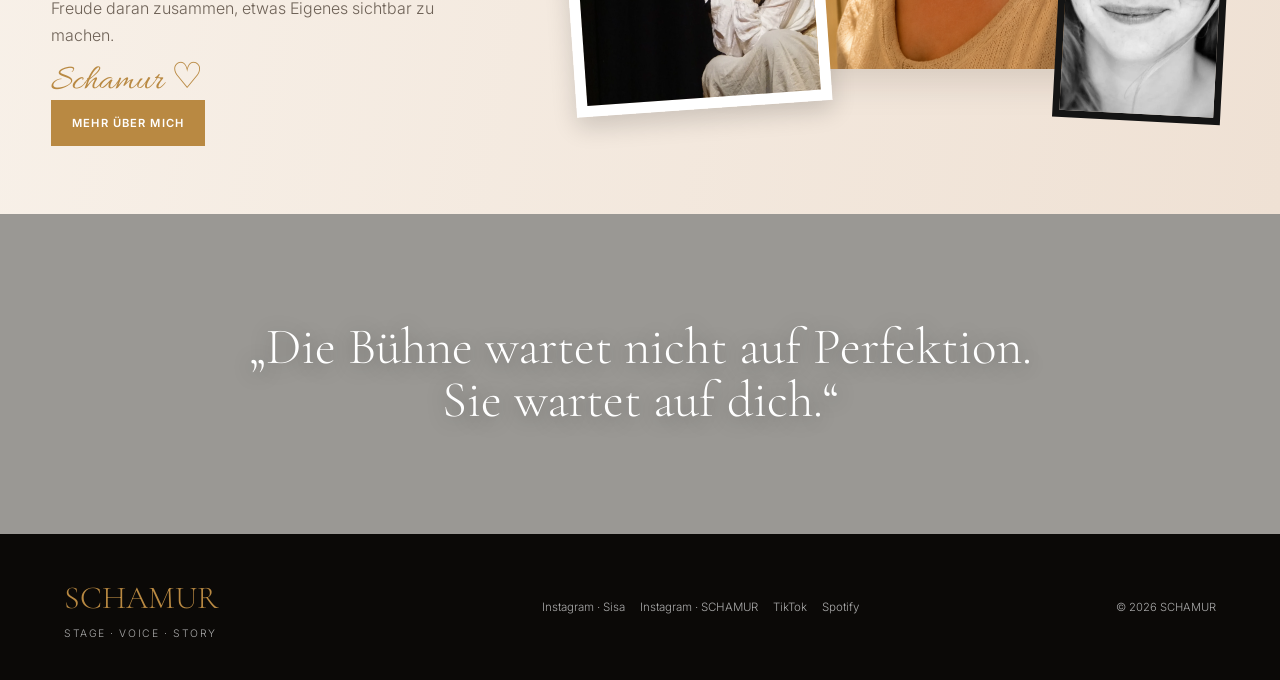
==== commit 743b3a89: "Add files via upload" ====
--- a/index.html
+++ b/index.html
@@ -2,8 +2,9 @@
 <html lang="de">
 <head>
 <meta charset="utf-8"><meta name="viewport" content="width=device-width,initial-scale=1">
-<meta name="description" content="SCHAMUR — Schauspiel, Gesang, Musik und Film. Vorhang auf für dich.">
-<title>SCHAMUR — Vorhang auf für dich.</title>
+<meta name="description" content="SCHAMUR von Sarah Trachsel: Schauspielkurse für Kinder, Jugendliche und Erwachsene, Gesang, Coaching sowie kreative Film- und Storyprojekte.">
+<title>SCHAMUR | Schauspiel, Gesang &amp; Story – Sarah Trachsel</title>
+  <meta name="robots" content="index, follow">
 <link rel="preconnect" href="https://fonts.googleapis.com">
 <link rel="preconnect" href="https://fonts.gstatic.com" crossorigin>
 <link href="https://fonts.googleapis.com/css2?family=Allura&family=Cormorant+Garamond:ital,wght@0,400;0,500;0,600;1,400&family=Inter:wght@300;400;500;600&display=swap" rel="stylesheet">
@@ -30,10 +31,7 @@
 </header>
 
 <main>
-
-<section class="home-hero home-hero-v43">
-  <div class="hero-dark"></div>
-  <img class="hero-person" src="hero-curtain-v44.webp" alt="Sarah öffnet den roten Theatervorhang">
+<section class="home-hero">
   <div class="wrap hero-content">
     <div class="eyebrow hero-kicker">Stage · Voice · Story</div>
     <h1>Vorhang auf<br>für dich.</h1>
@@ -42,7 +40,6 @@
     <a class="btn gold" href="#welten">Entdecke SCHAMUR</a>
   </div>
 </section>
-
 
 <section class="world-section" id="welten">
   <div class="wrap world-grid">
@@ -66,67 +63,30 @@
     </article>
     <article class="world-card">
       <h3>ABOUT ME</h3><div class="script">Mein Gesicht.</div>
-      <div class="world-image"><img src="about-home-sunglasses.webp" alt="Sarah mit Sonnenbrille und Telefon"></div>
+      <div class="world-image"><img src="about-home-sunglasses.png" alt="Portrait von Sarah"></div>
       <p>Wer ich bin, was mich bewegt und wie Bühne, Musik und Geschichten bei SCHAMUR zusammenkommen.</p>
       <a class="btn" href="about.html">Mehr entdecken</a>
     </article>
   </div>
 </section>
 
-
-<section class="home-about offer-glance">
-  <div class="wrap">
-    <div class="offer-glance-head">
-      <div>
-        <div class="eyebrow">Auf einen Blick</div>
-        <h2>Was du bei SCHAMUR findest.</h2>
-      </div>
-      <p>Schauspiel, Stimme und Storytelling gehören bei SCHAMUR zusammen. Nicht als Theorie – sondern als etwas, das du ausprobieren, trainieren und sichtbar machen kannst.</p>
+<section class="home-about">
+  <div class="wrap about-preview">
+    <div>
+      <div class="eyebrow">Über SCHAMUR</div>
+      <h2>Kunst, die berührt.<br>Für Menschen, die<br>etwas zu sagen haben.</h2>
+      <div class="gold-rule"></div>
+      <p>SCHAMUR ist ein Raum für Ausdruck, Entwicklung und echte Geschichten. Hier treffen Schauspiel, Stimme, Film und die Freude daran zusammen, etwas Eigenes sichtbar zu machen.</p>
+      <div class="script">Schamur ♡</div>
+      <a class="btn gold" href="about.html">Mehr über mich</a>
     </div>
-
-    <div class="glance-grid">
-      <article class="glance-card">
-        <img src="stage-scene-work.webp" alt="Szenenarbeit und Schauspieltraining">
-        <div class="glance-copy">
-          <div class="eyebrow">Stage</div>
-          <h3>Schauspiel & Szenenarbeit</h3>
-          <p>Improvisation, Rollenarbeit, Präsenz, Ausdruck, Kamera und gemeinsames Spielen.</p>
-          <a href="stage.html">Stage entdecken →</a>
-        </div>
-      </article>
-
-      <article class="glance-card">
-        <img src="voice-performer.webp" alt="Gesang und Performance am Mikrofon">
-        <div class="glance-copy">
-          <div class="eyebrow">Voice</div>
-          <h3>Gesang & Performance</h3>
-          <p>Stimme, Technik, Songinterpretation, Bühnenpräsenz und meine eigene Musik als Sisa.</p>
-          <a href="voice.html">Voice entdecken →</a>
-        </div>
-      </article>
-
-      <article class="glance-card">
-        <img src="story-studio.webp" alt="Drehbuch, Kamera und kreative Filmarbeit">
-        <div class="glance-copy">
-          <div class="eyebrow">Story</div>
-          <h3>Schreiben & Film</h3>
-          <p>Drehbücher, Filmideen, Regie, Projektentwicklung und Geschichten, die auf die Leinwand wollen.</p>
-          <a href="story.html">Story entdecken →</a>
-        </div>
-      </article>
-    </div>
-
-    <div class="glance-about">
-      <div>
-        <div class="eyebrow">About Me</div>
-        <h3>Und wer steckt dahinter?</h3>
-        <p>Auf meiner About-Me-Seite findest du meinen Weg, meine Ausbildung, Theater- und Leitungserfahrung sowie meine aktuellen kreativen Projekte.</p>
-      </div>
-      <a class="btn gold" href="about.html">Mehr über mich</a>
+    <div class="preview-collage">
+      <img class="main" src="about-portrait.png" alt="Sarah">
+      <img class="polaroid" src="about-stage.webp" alt="Sarah auf der Bühne">
+      <img class="portrait" src="about-headshot.webp" alt="Portrait von Sarah">
     </div>
   </div>
 </section>
-
 
 <section class="ocean-strip">
   <blockquote>„Die Bühne wartet nicht auf Perfektion. Sie wartet auf dich.“</blockquote>
--- a/styles.css
+++ b/styles.css
@@ -216,149 +216,35 @@
 }
 
 
-/* V4.2 FIXES — GitHub root image structure + lighter/smaller hero */
-@media(min-width:1051px){
-  .wordmark-main{font-size:1.55rem;line-height:1}
-  .wordmark-sub{font-size:.48rem;margin-top:7px}
-  .wordmark{min-width:205px}
-  .home-hero{min-height:610px}
-  .home-hero h1{font-size:clamp(3.7rem,5.2vw,5.7rem);line-height:.95}
-  .hero-content{max-width:470px;padding-top:95px}
+/* V4.2 hero corrections */
+.home-hero{
+  min-height:620px;
 }
 .home-hero::before{
   background:
-    linear-gradient(90deg,rgba(8,6,5,.93) 0%,rgba(8,6,5,.78) 31%,rgba(8,6,5,.24) 58%,rgba(8,6,5,.03) 100%),
-    url("hero-stage.webp") center 43%/cover no-repeat !important;
-}
-.home-hero::after{width:11%;opacity:.72}
-.page-hero h1{font-size:clamp(3.8rem,6vw,5.8rem)}
-.world-card h3{font-size:1.9rem}
-.about-preview h2{font-size:3.15rem}
-.offer-card h3{font-size:2rem}
-.course-card{min-height:540px}
-.course-option span{font-weight:500}
-.course-option strong{font-size:1.22rem}
-.price-row strong{font-size:1.16rem}
+    linear-gradient(90deg,rgba(8,6,5,.97) 0%,rgba(8,6,5,.88) 30%,rgba(8,6,5,.42) 48%,rgba(8,6,5,.08) 67%,rgba(8,6,5,.02) 100%),
+    url("hero-stage.webp") 66% 42%/cover no-repeat;
+}
+.home-hero::after{
+  width:11%;
+}
+.hero-content{
+  padding-top:96px;
+  max-width:460px;
+}
+.home-hero h1{
+  font-size:clamp(3.7rem,5.4vw,5.45rem);
+  line-height:.94;
+}
+.home-hero p{
+  max-width:420px;
+}
 @media(max-width:700px){
-  .home-hero h1{font-size:3.6rem}
-  .wordmark-main{font-size:1.4rem}
-}
-
-
-/* V4.3 HOME PAGE FIX */
-.home-hero-v43{
-  min-height:625px;
-  background:#0B0907;
-  position:relative;
-  overflow:hidden;
-  display:flex;
-  align-items:center;
-}
-.home-hero-v43::before,
-.home-hero-v43::after{display:none!important}
-.hero-dark{
-  position:absolute;
-  inset:0;
-  background:
-    radial-gradient(circle at 48% 35%,rgba(185,137,66,.13),transparent 25%),
-    linear-gradient(90deg,#090705 0%,#090705 39%,rgba(9,7,5,.86) 50%,rgba(9,7,5,.18) 74%,rgba(74,13,16,.16) 100%);
-  z-index:1;
-}
-.hero-person{
-  position:absolute;
-  z-index:0;
-  right:0;
-  top:0;
-  height:100%;
-  width:62%;
-  object-fit:cover;
-  object-position:center 34%;
-}
-.home-hero-v43 .hero-content{
-  z-index:2;
-  position:relative;
-  padding-top:92px;
-  max-width:470px;
-}
-.home-hero-v43 h1{
-  font-size:clamp(3.8rem,5.15vw,5.35rem);
-  line-height:.96;
-}
-.home-hero-v43 p{font-size:.96rem}
-
-.offer-glance{padding:78px 0;background:linear-gradient(120deg,#faf5ef,#f2e7dc)}
-.offer-glance-head{
-  display:grid;
-  grid-template-columns:1fr 1fr;
-  gap:45px;
-  align-items:end;
-  margin-bottom:36px;
-}
-.offer-glance-head h2{font-size:3.55rem}
-.offer-glance-head p{color:var(--muted);max-width:560px}
-.glance-grid{
-  display:grid;
-  grid-template-columns:repeat(3,1fr);
-  gap:18px;
-}
-.glance-card{
-  background:#fff;
-  border:1px solid var(--line);
-  overflow:hidden;
-}
-.glance-card img{
-  height:330px;
-  object-fit:cover;
-}
-.glance-copy{padding:24px}
-.glance-copy h3{font-size:1.9rem;margin:6px 0 10px}
-.glance-copy p{font-size:.84rem;color:var(--muted);min-height:82px}
-.glance-copy a{font-size:.7rem;text-transform:uppercase;letter-spacing:.08em;color:var(--gold);font-weight:600}
-.glance-about{
-  margin-top:20px;
-  padding:28px 30px;
-  display:flex;
-  justify-content:space-between;
-  gap:30px;
-  align-items:center;
-  background:#fff;
-  border:1px solid var(--line);
-}
-.glance-about h3{margin:6px 0 8px}
-.glance-about p{margin:0;color:var(--muted);max-width:720px}
-
-@media(max-width:900px){
-  .hero-person{width:72%;opacity:.9}
-  .offer-glance-head{grid-template-columns:1fr}
-  .glance-grid{grid-template-columns:1fr}
-  .glance-card{display:grid;grid-template-columns:.9fr 1.1fr}
-  .glance-card img{height:100%;min-height:280px}
-}
-@media(max-width:700px){
-  .home-hero-v43{min-height:690px;align-items:end}
-  .hero-person{width:100%;height:61%;top:0;object-position:center 28%;opacity:.9}
-  .hero-dark{
-    background:linear-gradient(180deg,rgba(9,7,5,.10) 0%,rgba(9,7,5,.22) 38%,#090705 65%,#090705 100%);
+  .home-hero{min-height:690px}
+  .home-hero::before{
+    background:
+      linear-gradient(rgba(8,6,5,.38),rgba(8,6,5,.82)),
+      url("hero-stage.webp") 61% center/cover no-repeat;
   }
-  .home-hero-v43 .hero-content{padding:0 0 55px;max-width:100%}
-  .home-hero-v43 h1{font-size:3.55rem}
-  .offer-glance-head h2{font-size:3rem}
-  .glance-card{grid-template-columns:1fr}
-  .glance-card img{height:290px}
-  .glance-about{flex-direction:column;align-items:flex-start}
-}
-
-/* V4.4 HERO ONLY FIX */
-.home-hero-v43{min-height:640px;background:#0B0907;overflow:hidden;position:relative}
-.home-hero-v43 .hero-person{position:absolute;right:0;top:0;width:64%;height:100%;object-fit:cover;object-position:58% 48%;z-index:0}
-.home-hero-v43 .hero-dark{position:absolute;inset:0;z-index:1;background:linear-gradient(90deg,rgba(9,7,5,.98) 0%,rgba(9,7,5,.94) 28%,rgba(9,7,5,.72) 43%,rgba(9,7,5,.20) 62%,rgba(74,13,16,.08) 100%)}
-.home-hero-v43 .hero-content{position:relative;z-index:2;max-width:470px;padding-top:96px}
-.home-hero-v43 h1{font-size:clamp(3.9rem,5.2vw,5.45rem);line-height:.96}
-@media(max-width:900px){.home-hero-v43 .hero-person{width:72%;object-position:60% 48%}}
-@media(max-width:700px){
-  .home-hero-v43{min-height:720px;align-items:end}
-  .home-hero-v43 .hero-person{width:100%;height:58%;top:0;right:0;object-position:57% 42%}
-  .home-hero-v43 .hero-dark{background:linear-gradient(180deg,rgba(9,7,5,.08) 0%,rgba(9,7,5,.18) 34%,rgba(9,7,5,.82) 58%,#090705 70%,#090705 100%)}
-  .home-hero-v43 .hero-content{padding:0 0 58px;max-width:100%}
-  .home-hero-v43 h1{font-size:3.55rem}
-}
+  .home-hero h1{font-size:3.7rem}
+}
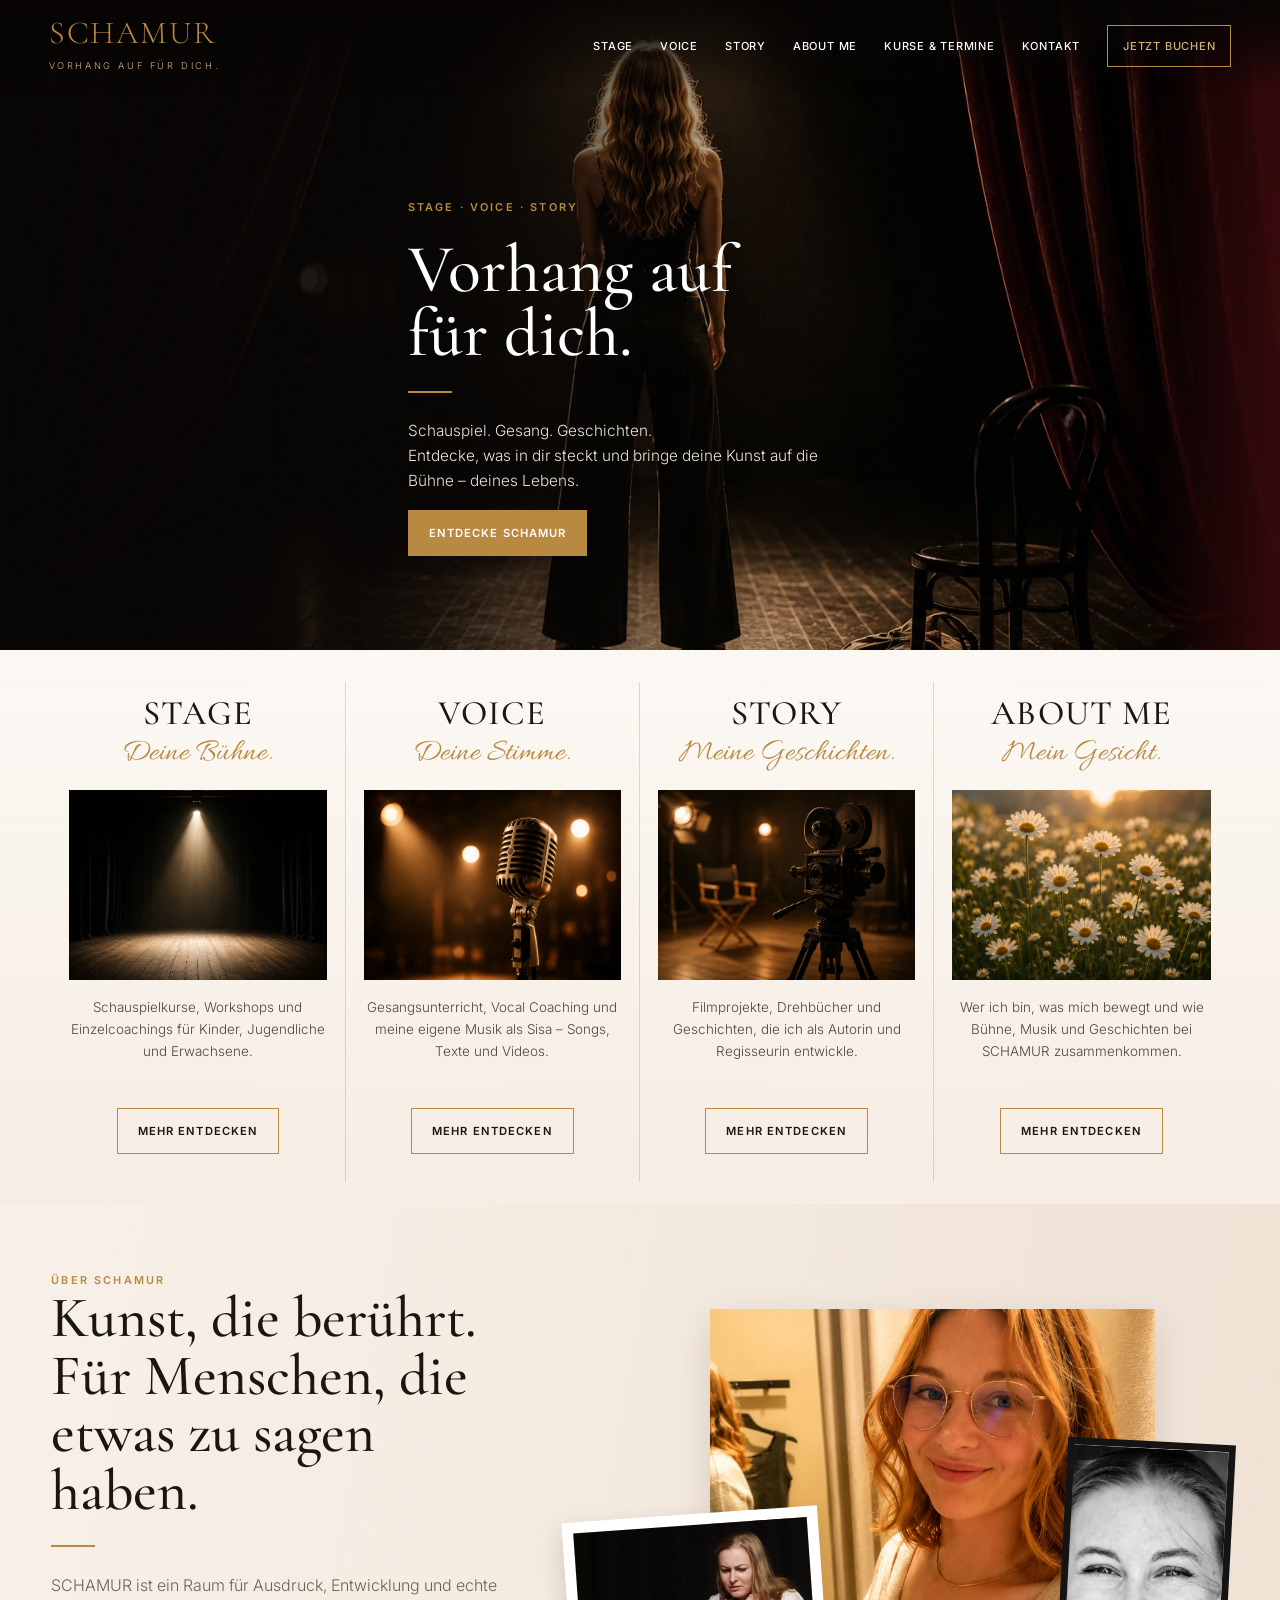
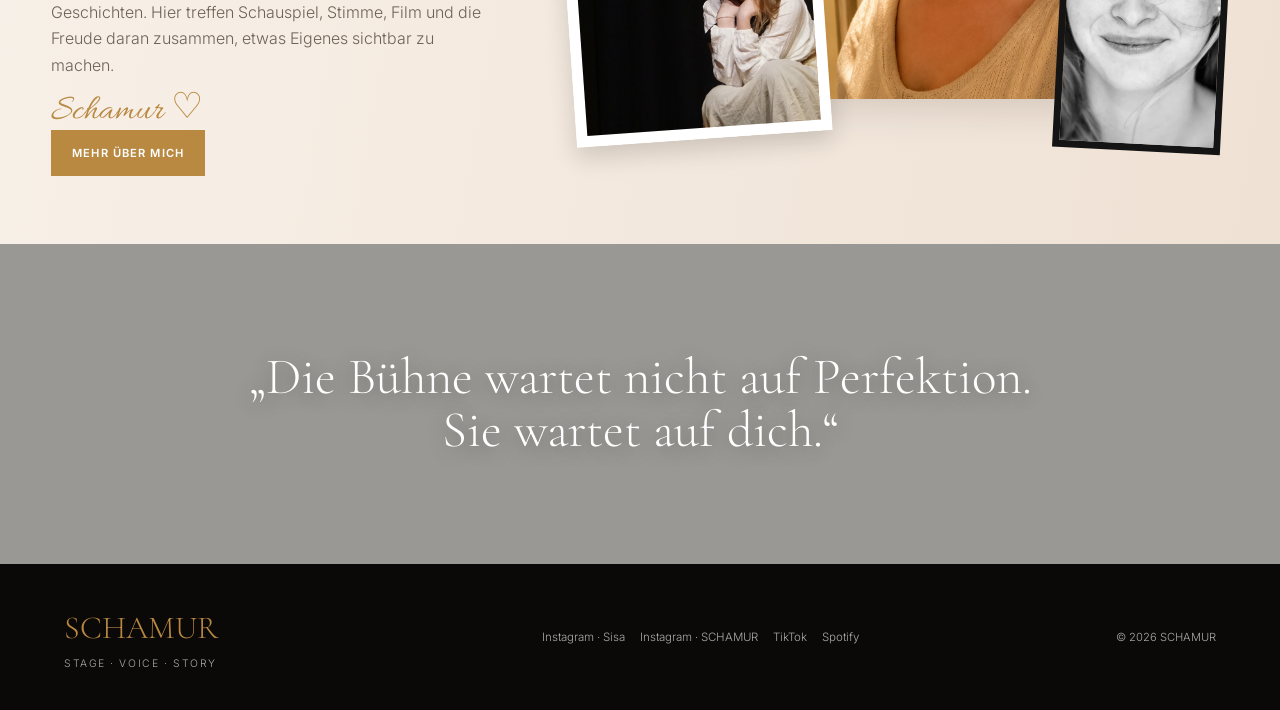
==== commit e94237bb: "Add files via upload" ====
--- a/index.html
+++ b/index.html
@@ -10,6 +10,8 @@
 <link href="https://fonts.googleapis.com/css2?family=Allura&family=Cormorant+Garamond:ital,wght@0,400;0,500;0,600;1,400&family=Inter:wght@300;400;500;600&display=swap" rel="stylesheet">
 <link rel="icon" href="favicon.webp">
 <link rel="stylesheet" href="styles.css">
+<link rel="canonical" href="https://sasisali.github.io/Schamur-/">
+<script type="application/ld+json">{"@context": "https://schema.org", "@type": "Organization", "name": "SCHAMUR", "url": "https://sasisali.github.io/Schamur-/", "founder": {"@type": "Person", "name": "Sarah Trachsel"}, "sameAs": ["https://www.instagram.com/schamur_production/", "https://www.instagram.com/sasisa_li/", "https://www.tiktok.com/@sisa_li"]}</script>
 </head>
 <body>
 
@@ -63,7 +65,7 @@
     </article>
     <article class="world-card">
       <h3>ABOUT ME</h3><div class="script">Mein Gesicht.</div>
-      <div class="world-image"><img src="about-home-sunglasses.png" alt="Portrait von Sarah"></div>
+      <div class="world-image"><img src="daisies.webp" alt="Portrait von Sarah"></div>
       <p>Wer ich bin, was mich bewegt und wie Bühne, Musik und Geschichten bei SCHAMUR zusammenkommen.</p>
       <a class="btn" href="about.html">Mehr entdecken</a>
     </article>
@@ -81,7 +83,7 @@
       <a class="btn gold" href="about.html">Mehr über mich</a>
     </div>
     <div class="preview-collage">
-      <img class="main" src="about-portrait.png" alt="Sarah">
+      <img class="main" src="about-portrait.webp" alt="Sarah">
       <img class="polaroid" src="about-stage.webp" alt="Sarah auf der Bühne">
       <img class="portrait" src="about-headshot.webp" alt="Portrait von Sarah">
     </div>
--- a/styles.css
+++ b/styles.css
@@ -248,3 +248,48 @@
   }
   .home-hero h1{font-size:3.7rem}
 }
+
+
+/* V5 — final homepage hero restoration */
+.home-hero{
+  min-height:650px;
+  background:var(--black);
+}
+.home-hero::before{
+  content:"";
+  position:absolute;
+  inset:0;
+  background:
+    linear-gradient(90deg,
+      rgba(8,6,5,.97) 0%,
+      rgba(8,6,5,.90) 29%,
+      rgba(8,6,5,.62) 44%,
+      rgba(8,6,5,.20) 61%,
+      rgba(8,6,5,.04) 100%),
+    url("hero-stage.webp") 68% center/cover no-repeat;
+}
+.home-hero::after{
+  width:10%;
+  background:linear-gradient(90deg,transparent,rgba(74,13,16,.72));
+}
+.hero-content{
+  padding-top:105px;
+  max-width:465px;
+}
+.home-hero h1{
+  font-size:clamp(3.8rem,5.3vw,5.5rem);
+  line-height:.95;
+}
+.home-hero p{
+  max-width:420px;
+  font-size:.96rem;
+}
+@media(max-width:700px){
+  .home-hero{min-height:700px}
+  .home-hero::before{
+    background:
+      linear-gradient(rgba(8,6,5,.42),rgba(8,6,5,.84)),
+      url("hero-stage.webp") 58% center/cover no-repeat;
+  }
+  .home-hero h1{font-size:3.65rem}
+}
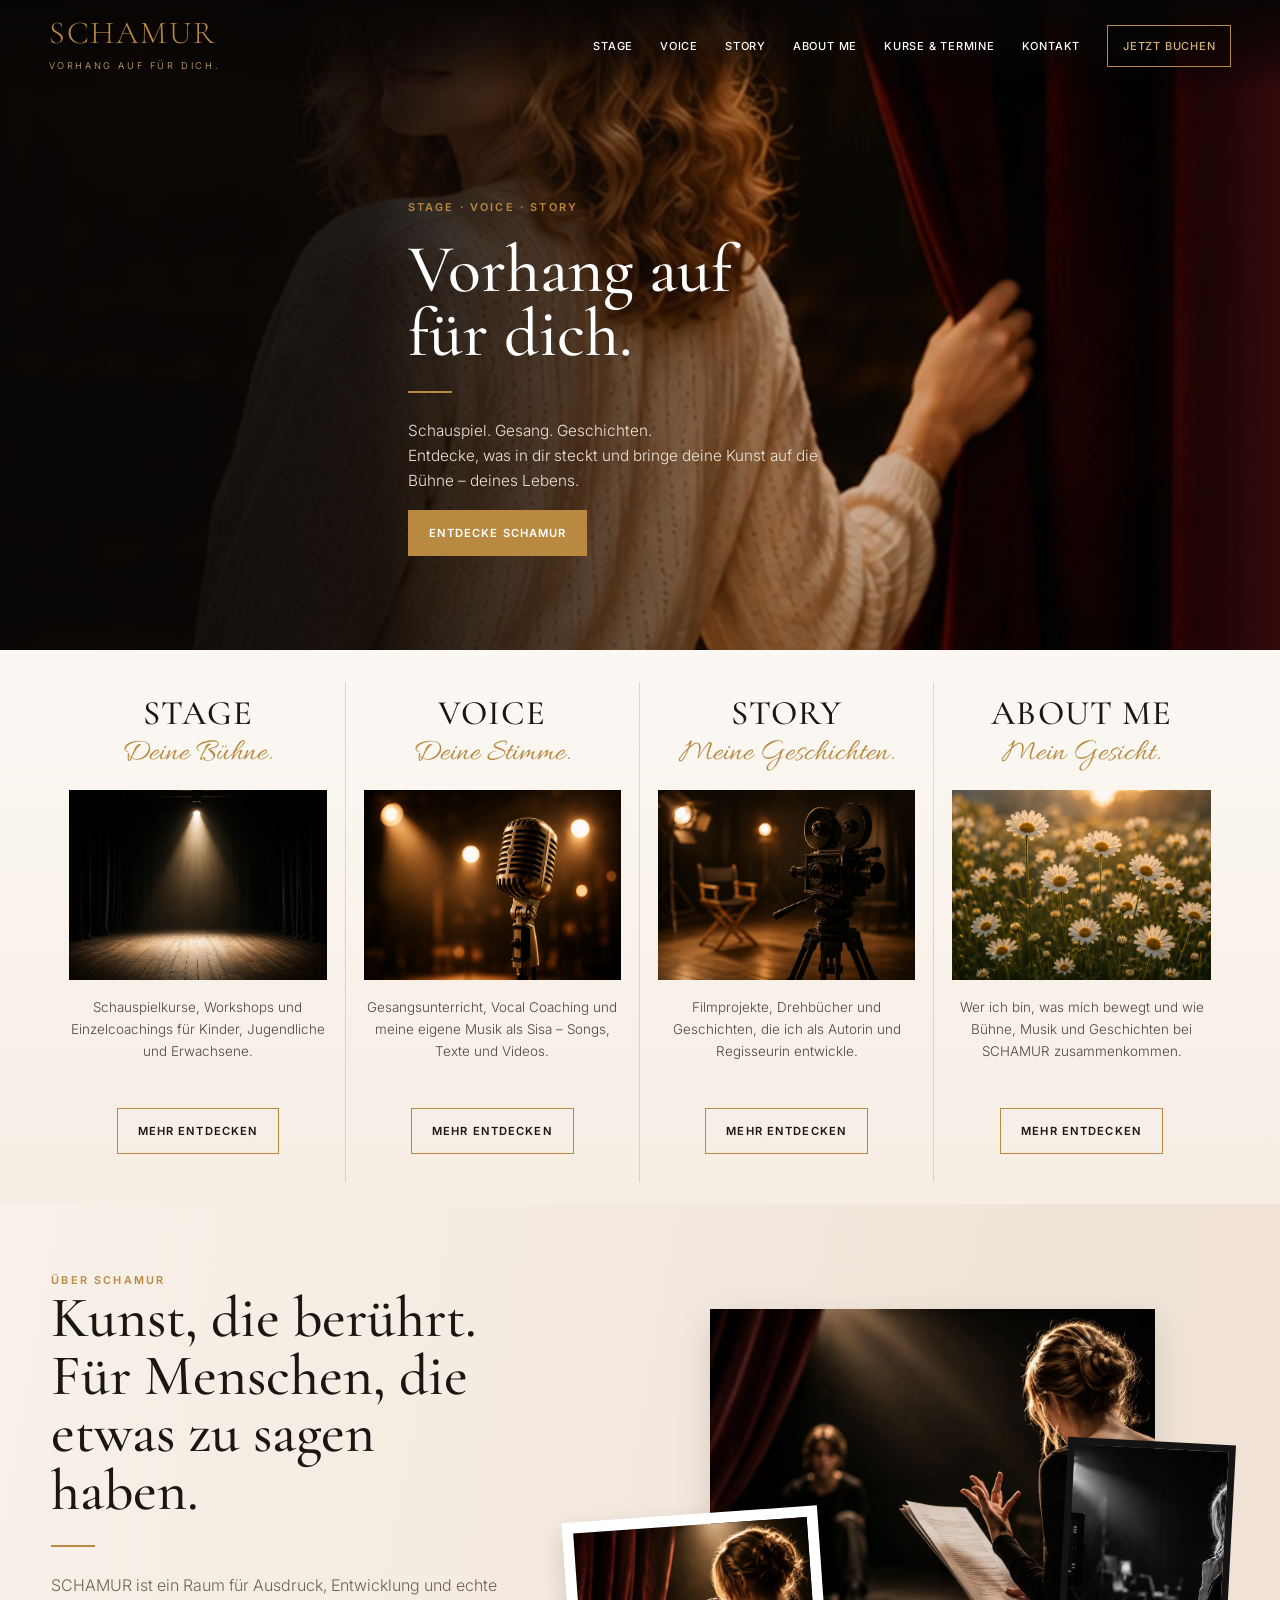
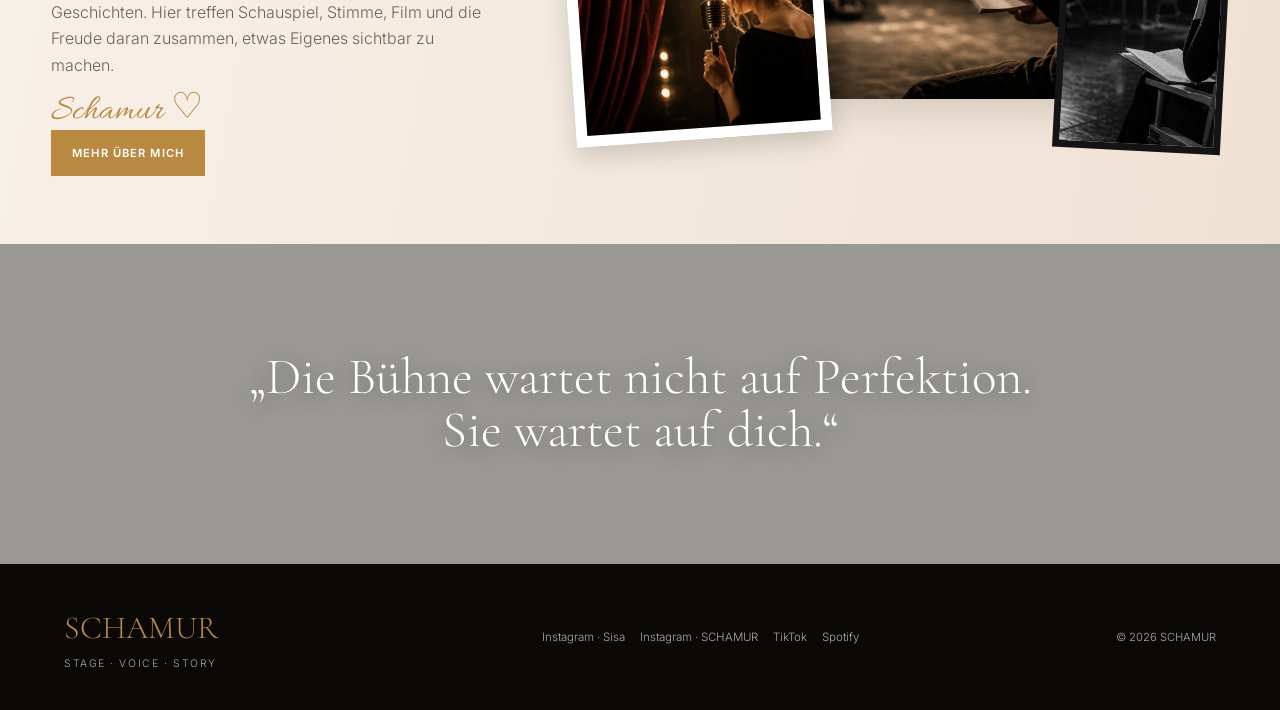
==== commit af557bb2: "Add files via upload" ====
--- a/index.html
+++ b/index.html
@@ -83,9 +83,9 @@
       <a class="btn gold" href="about.html">Mehr über mich</a>
     </div>
     <div class="preview-collage">
-      <img class="main" src="about-portrait.webp" alt="Sarah">
-      <img class="polaroid" src="about-stage.webp" alt="Sarah auf der Bühne">
-      <img class="portrait" src="about-headshot.webp" alt="Portrait von Sarah">
+      <img class="main" src="stage-scene-work.webp" alt="Schauspiel und Szenenarbeit bei SCHAMUR">
+      <img class="polaroid" src="voice-performer.webp" alt="Gesang und Performance bei SCHAMUR">
+      <img class="portrait" src="story-director.webp" alt="Regie und Story bei SCHAMUR">
     </div>
   </div>
 </section>
--- a/styles.css
+++ b/styles.css
@@ -47,7 +47,7 @@
 .home-hero{position:relative;min-height:690px;color:white;display:flex;align-items:center;background:var(--black);overflow:hidden}
 .home-hero::before{content:"";position:absolute;inset:0;background:
  linear-gradient(90deg,rgba(8,6,5,.98) 0%,rgba(8,6,5,.88) 36%,rgba(8,6,5,.30) 60%,rgba(8,6,5,.05) 100%),
- url("hero-stage.webp") center 43%/cover no-repeat}
+ url("hero-curtain.webp") center 43%/cover no-repeat}
 .home-hero::after{content:"";position:absolute;right:0;top:0;bottom:0;width:15%;background:linear-gradient(90deg,transparent,rgba(74,13,16,.9))}
 .hero-content{position:relative;z-index:2;padding-top:110px;max-width:500px}
 .home-hero h1{color:white}
@@ -177,7 +177,7 @@
 @media(max-width:700px){
   .site-header{padding:15px 5vw;background:rgba(8,6,5,.96)}
   .wordmark{min-width:auto}.wordmark-main{font-size:1.6rem}.wordmark-sub{font-size:.48rem}
-  .home-hero{min-height:720px}.home-hero::before{background:linear-gradient(rgba(8,6,5,.55),rgba(8,6,5,.82)),url("hero-stage.webp") 56% center/cover no-repeat}
+  .home-hero{min-height:720px}.home-hero::before{background:linear-gradient(rgba(8,6,5,.55),rgba(8,6,5,.82)),url("hero-curtain.webp") 56% center/cover no-repeat}
   .hero-content{padding-top:100px;max-width:100%}
   h1{font-size:4.2rem}
   .world-grid,.offer-grid,.about-gallery,.contact-box,.music-feature,.project-card{grid-template-columns:1fr}
@@ -223,7 +223,7 @@
 .home-hero::before{
   background:
     linear-gradient(90deg,rgba(8,6,5,.97) 0%,rgba(8,6,5,.88) 30%,rgba(8,6,5,.42) 48%,rgba(8,6,5,.08) 67%,rgba(8,6,5,.02) 100%),
-    url("hero-stage.webp") 66% 42%/cover no-repeat;
+    url("hero-curtain.webp") 66% 42%/cover no-repeat;
 }
 .home-hero::after{
   width:11%;
@@ -244,7 +244,7 @@
   .home-hero::before{
     background:
       linear-gradient(rgba(8,6,5,.38),rgba(8,6,5,.82)),
-      url("hero-stage.webp") 61% center/cover no-repeat;
+      url("hero-curtain.webp") 61% center/cover no-repeat;
   }
   .home-hero h1{font-size:3.7rem}
 }
@@ -266,7 +266,7 @@
       rgba(8,6,5,.62) 44%,
       rgba(8,6,5,.20) 61%,
       rgba(8,6,5,.04) 100%),
-    url("hero-stage.webp") 68% center/cover no-repeat;
+    url("hero-curtain.webp") 68% center/cover no-repeat;
 }
 .home-hero::after{
   width:10%;
@@ -289,7 +289,7 @@
   .home-hero::before{
     background:
       linear-gradient(rgba(8,6,5,.42),rgba(8,6,5,.84)),
-      url("hero-stage.webp") 58% center/cover no-repeat;
+      url("hero-curtain.webp") 58% center/cover no-repeat;
   }
   .home-hero h1{font-size:3.65rem}
 }
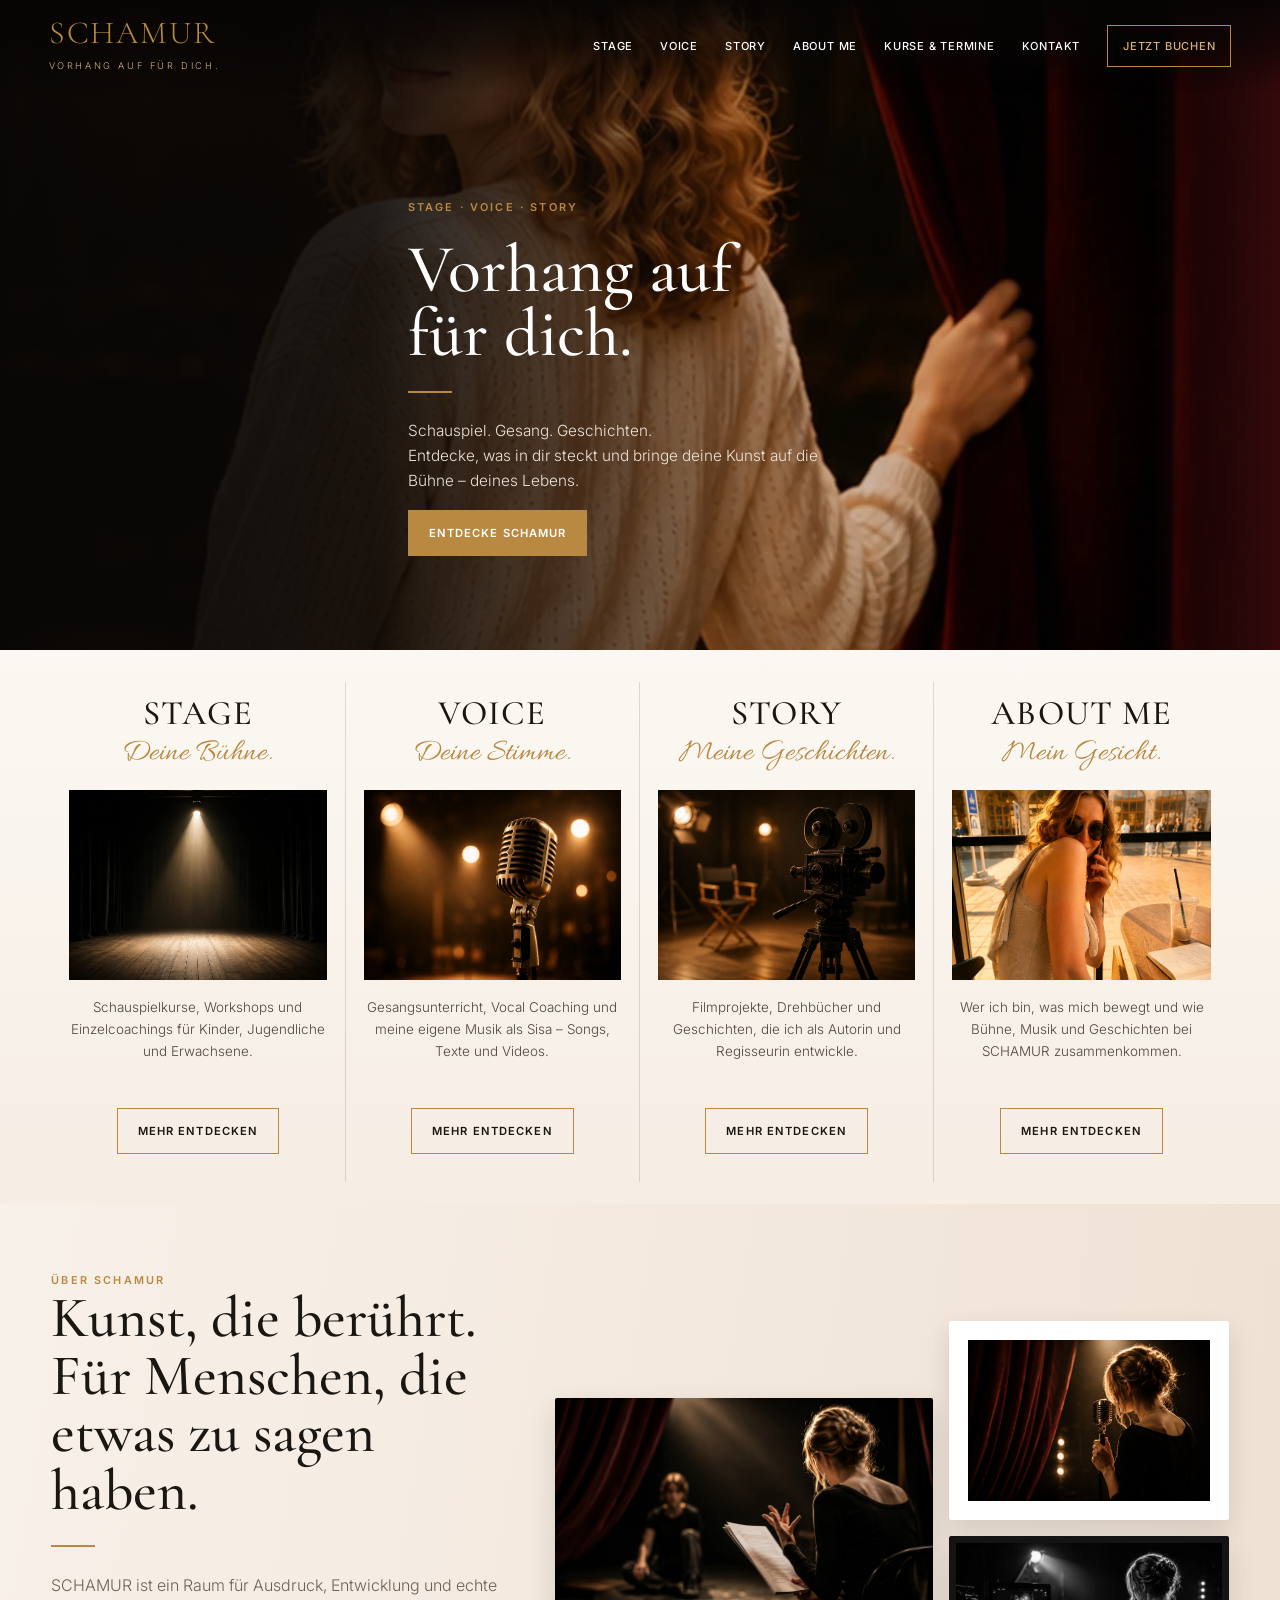
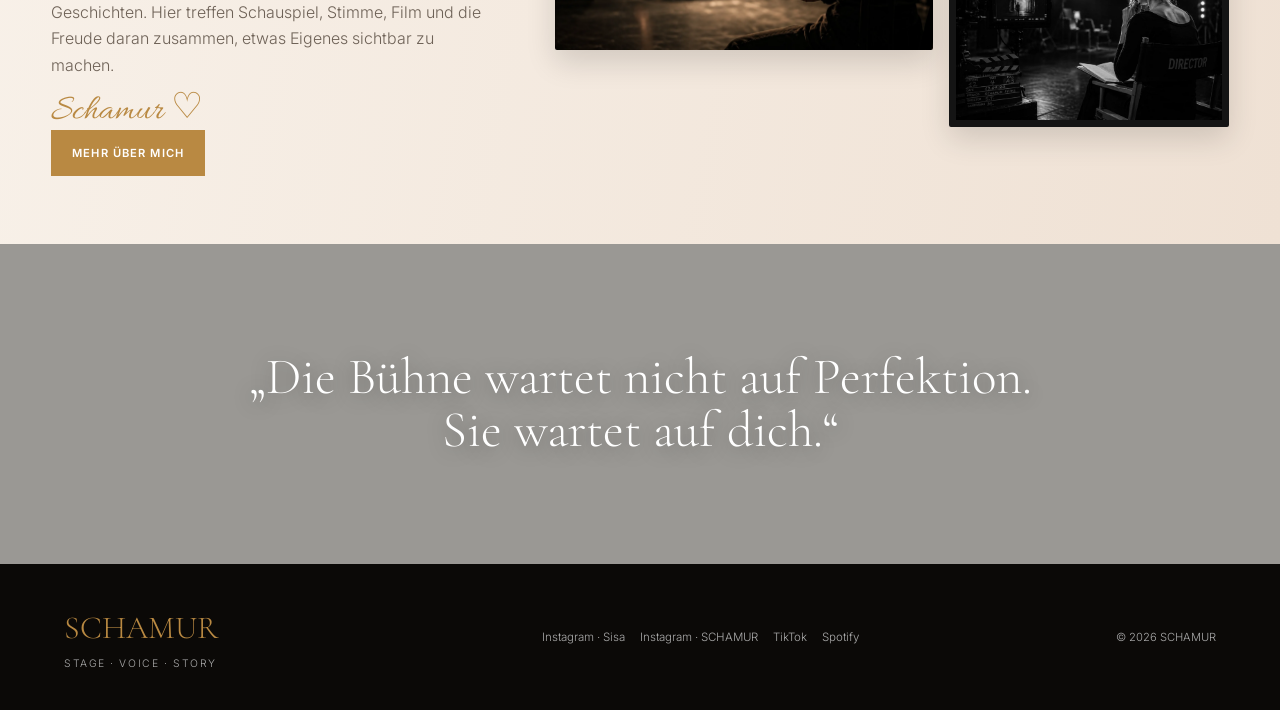
==== commit 9a58cbc0: "Add files via upload" ====
--- a/index.html
+++ b/index.html
@@ -65,7 +65,7 @@
     </article>
     <article class="world-card">
       <h3>ABOUT ME</h3><div class="script">Mein Gesicht.</div>
-      <div class="world-image"><img src="daisies.webp" alt="Portrait von Sarah"></div>
+      <div class="world-image"><img src="about-home-sunglasses.webp" alt="Portrait von Sarah"></div>
       <p>Wer ich bin, was mich bewegt und wie Bühne, Musik und Geschichten bei SCHAMUR zusammenkommen.</p>
       <a class="btn" href="about.html">Mehr entdecken</a>
     </article>
--- a/styles.css
+++ b/styles.css
@@ -293,3 +293,74 @@
   }
   .home-hero h1{font-size:3.65rem}
 }
+
+
+/* V5.1 FINAL — Über SCHAMUR gallery adapted to image proportions */
+.home-about .preview-collage{
+  display:grid;
+  grid-template-columns:1.35fr 1fr;
+  grid-template-rows:auto auto;
+  gap:16px;
+  align-items:start;
+  position:relative;
+  min-height:0;
+}
+
+.home-about .preview-collage .main,
+.home-about .preview-collage .polaroid,
+.home-about .preview-collage .portrait{
+  position:static;
+  width:100%;
+  height:auto;
+  max-width:none;
+  transform:none;
+  border-radius:2px;
+  object-fit:contain;
+  object-position:center;
+  box-shadow:0 12px 30px rgba(0,0,0,.14);
+}
+
+.home-about .preview-collage .main{
+  grid-column:1;
+  grid-row:1 / span 2;
+  align-self:center;
+}
+
+.home-about .preview-collage .polaroid{
+  grid-column:2;
+  grid-row:1;
+  background:#fff;
+  padding:8px;
+  box-shadow:0 10px 26px rgba(0,0,0,.12);
+}
+
+.home-about .preview-collage .portrait{
+  grid-column:2;
+  grid-row:2;
+}
+
+@media(max-width:900px){
+  .home-about .preview-collage{
+    grid-template-columns:1fr 1fr;
+    gap:12px;
+  }
+  .home-about .preview-collage .main{
+    grid-column:1 / -1;
+    grid-row:auto;
+  }
+  .home-about .preview-collage .polaroid,
+  .home-about .preview-collage .portrait{
+    grid-row:auto;
+  }
+}
+
+@media(max-width:600px){
+  .home-about .preview-collage{
+    grid-template-columns:1fr;
+  }
+  .home-about .preview-collage .main,
+  .home-about .preview-collage .polaroid,
+  .home-about .preview-collage .portrait{
+    grid-column:1;
+  }
+}
